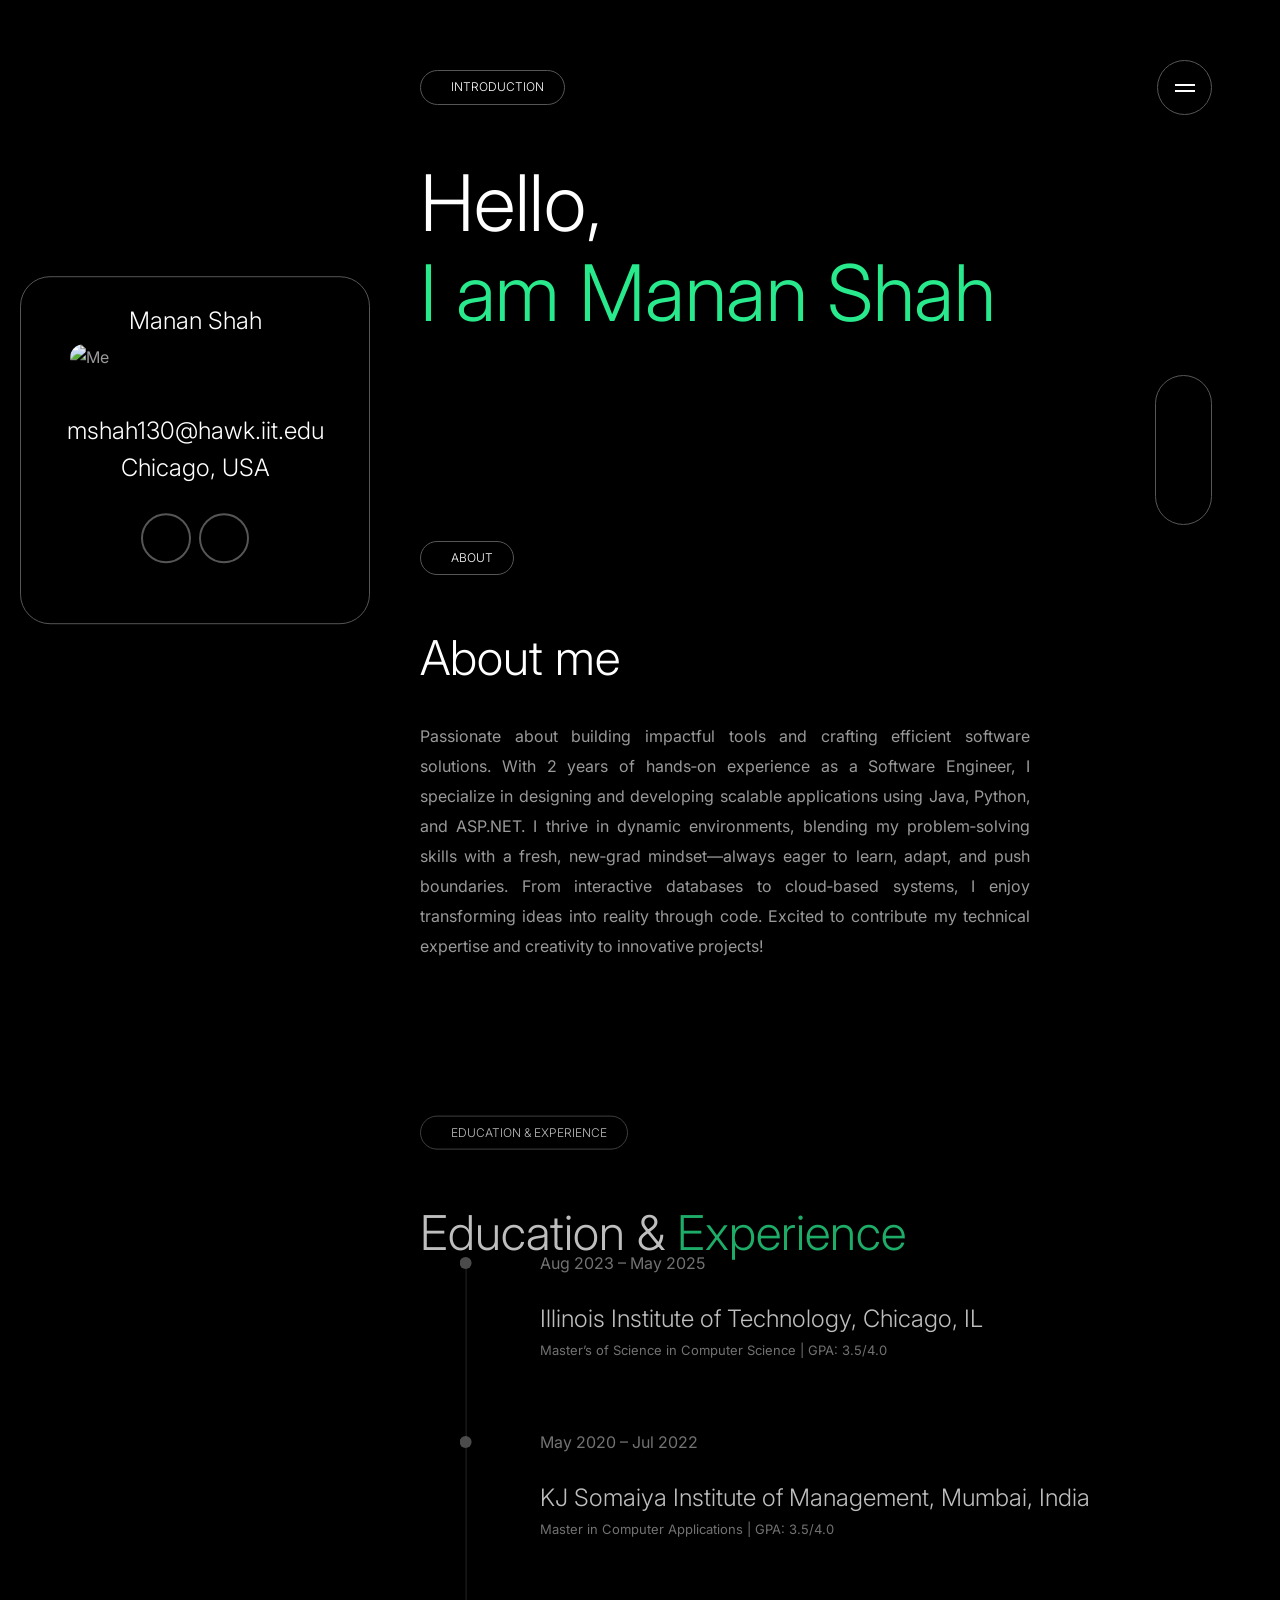
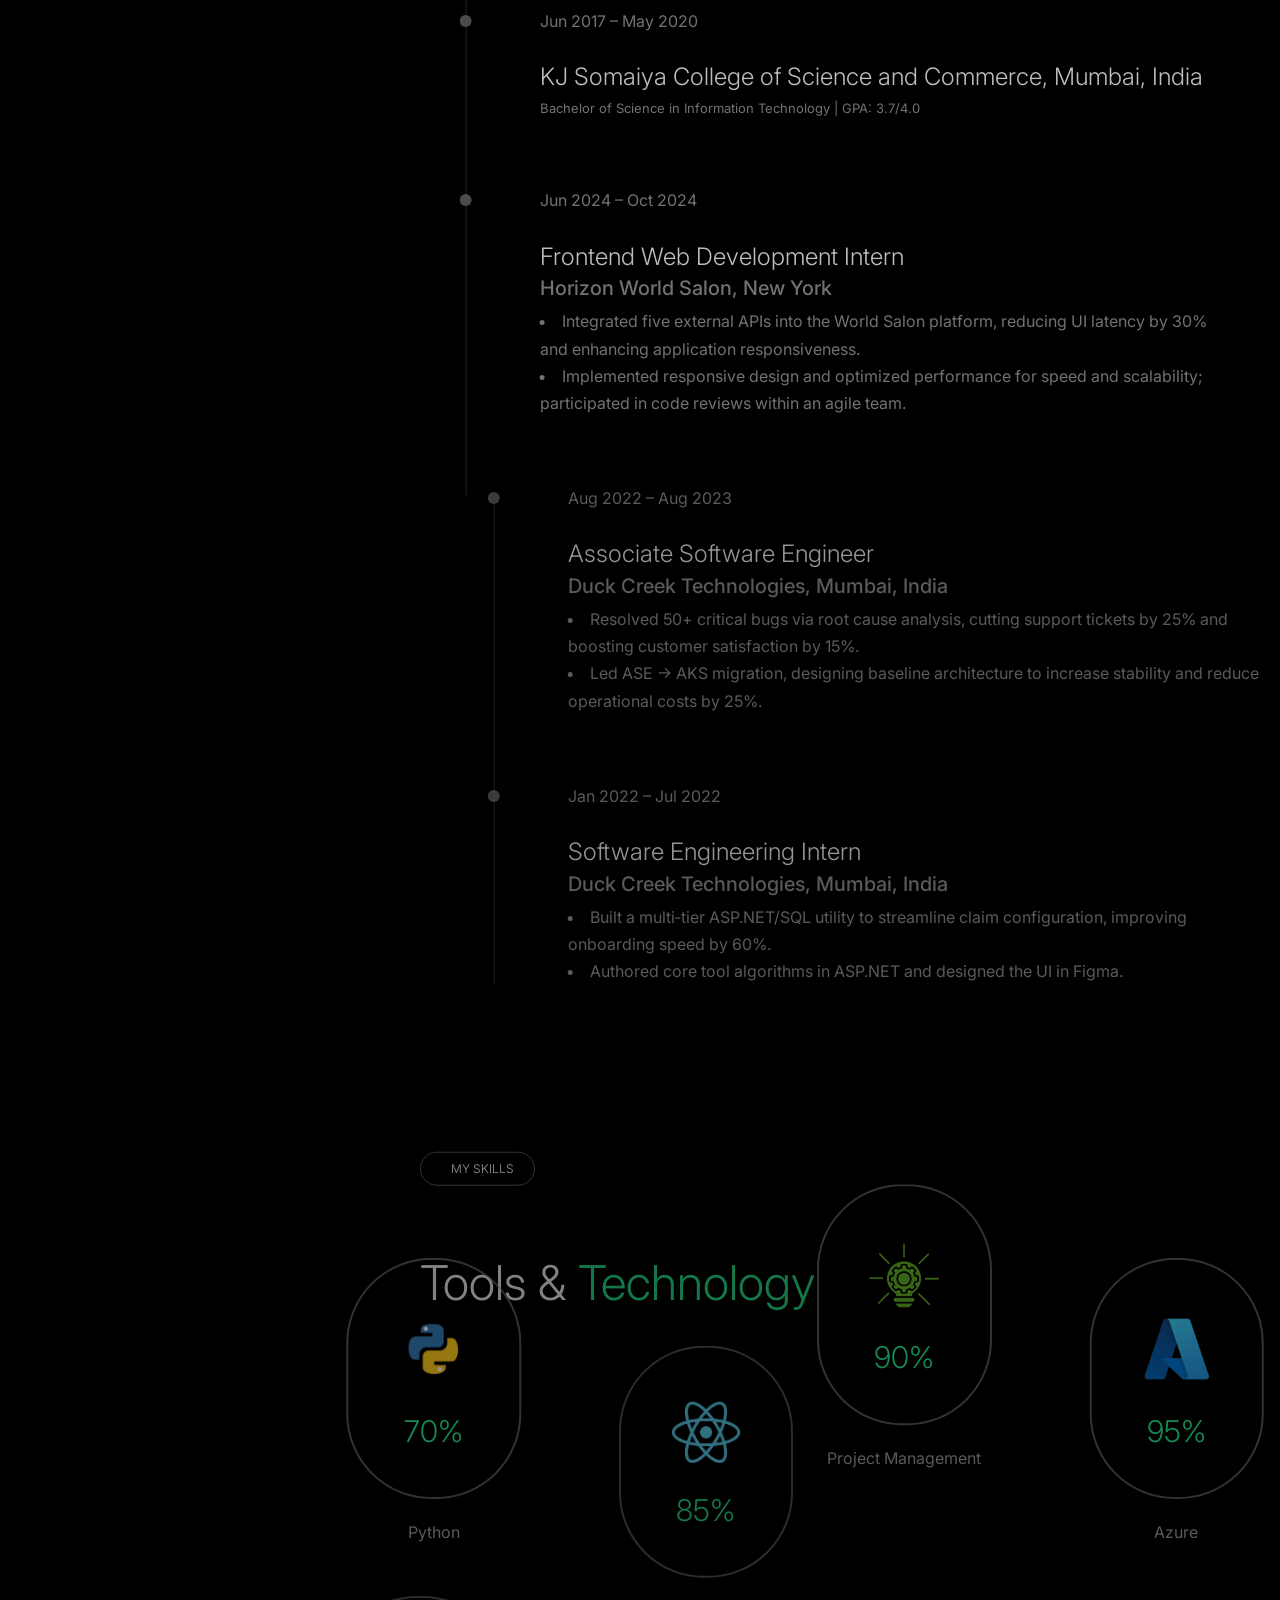
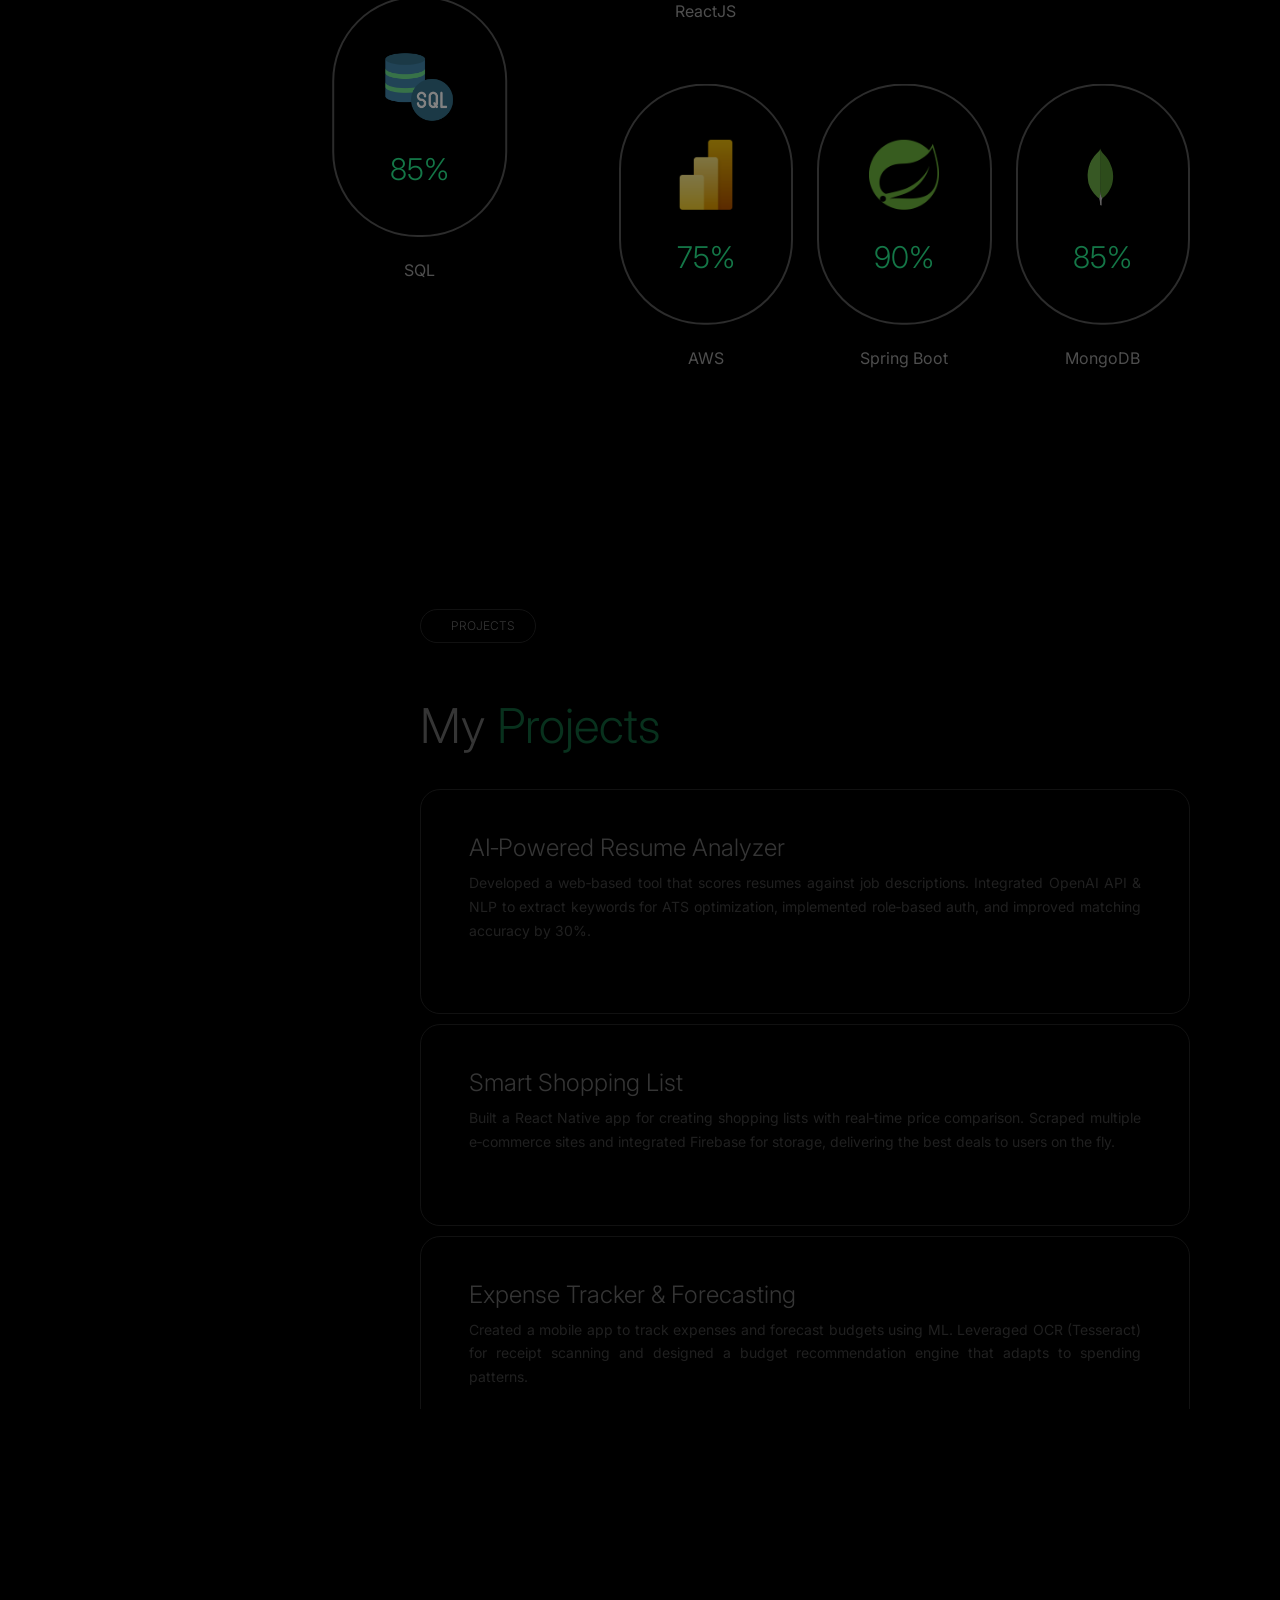
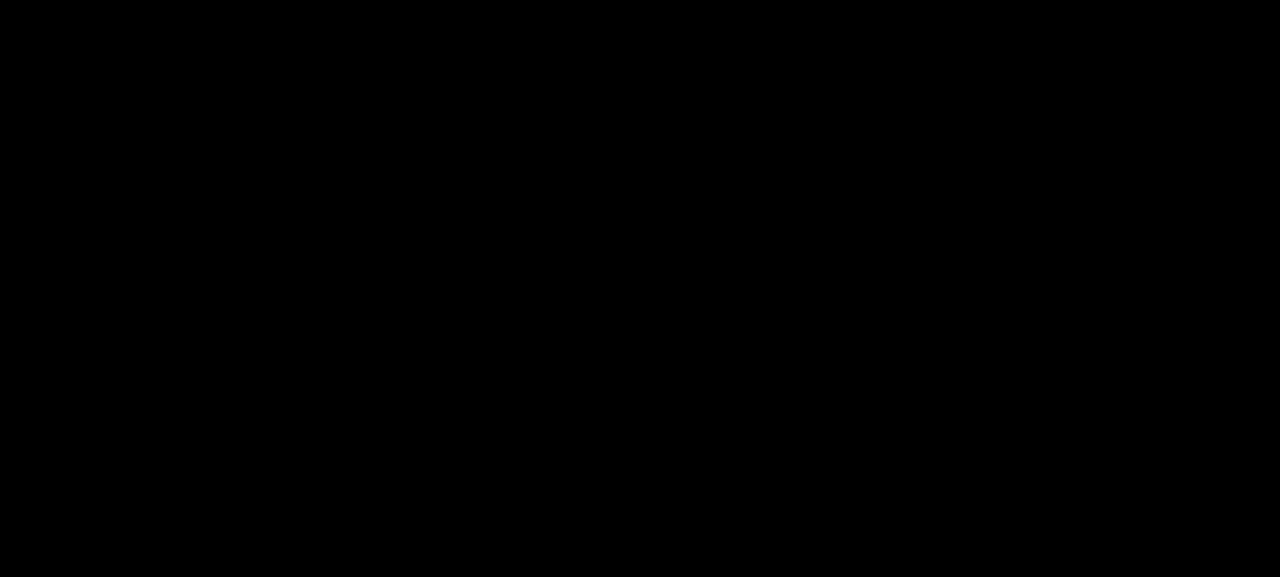
==== index.html @ fbfe21d6 "Main Code" ====
<!DOCTYPE html>
<html lang="en">

<head>
    <meta charset="UTF-8">
    <meta http-equiv="X-UA-Compatible" content="IE=edge">
    <meta name="viewport" content="width=device-width, initial-scale=1.0">
    <title>Manan Shah</title>
    <link rel="icon" type="image/x-icon" href="assets/images/ms.png">

    <!-- Font -->
    <link rel="preconnect" href="https://fonts.googleapis.com/">
    <link rel="preconnect" href="https://fonts.gstatic.com/" crossorigin>
    <link href="https://fonts.googleapis.com/css2?family=Inter:wght@100;200;300;400;500;600;700;800;900&amp;display=swap" rel="stylesheet">

    <!-- Stylesheet -->
    <link rel="stylesheet" href="https://maxst.icons8.com/vue-static/landings/line-awesome/line-awesome/1.3.0/css/line-awesome.min.css">
    <link href="assets/css/bootstrap.min.css" rel="stylesheet">
    <link rel="stylesheet" href="assets/css/owl.carousel.min.css">
    <link rel="stylesheet" href="assets/css/owl.theme.default.min.css">
    <link rel="stylesheet" href="assets/css/animate.min.css">
    <link rel="stylesheet" href="assets/css/smooth-scrollbar.css">
    <link rel="stylesheet" href="assets/css/lightbox.min.css">

    <link rel="stylesheet" href="assets/css/style.css">
    <link rel="stylesheet" href="assets/css/responsive.css">

</head>
<body class="home5-page">
    <video class="body-overlay" muted autoplay loop>
        <source src="assets/images/video5.mp4" type="video/mp4">
    </video>

    <div class="page-loader">
        <div class="bounceball"></div>
    </div>

    <span class="icon-menu">
        <span class="bar"></span>
        <span class="bar"></span>
    </span>

    <div class="responsive-sidebar-menu">
    <div class="overlay"></div>
    <div class="sidebar-menu-inner">
        <button class="close-button" onclick="closeMenu()">×</button>
        <div class="menu-wrap">
            <p>Menu</p>
            <ul class="menu scroll-nav-responsive d-flex">
                <li>
                    <a class="scroll-to" href="#home">
                        <i class="las la-home"></i> <span>Home</span>
                    </a>
                </li>
                <li>
                    <a class="scroll-to" href="#about">
                        <i class="lar la-user"></i> <span>About</span>
                    </a>
                </li>
                <li>
                    <a class="scroll-to" href="#Education&Experience">
                        <i class="las la-briefcase"></i> <span>Education&Experience</span>
                    </a>
                </li>
               
                <li>
                    <a class="scroll-to" href="#skills">
                        <i class="las la-shapes"></i> <span>Skills</span>
                    </a>
                </li>
                <li>
                    <a class="scroll-to" href="#projects">
                        <i class="las la-grip-vertical"></i> <span>projects</span>
                    </a>
                </li>
                <li>
                    <a class="scroll-to" href="#contact">
                        <i class="las la-envelope"></i> <span>contact</span>
                    </a>
                </li>
            </ul>
        </div>
    </div>
</div>


    <ul class="menu scroll-nav d-flex">
        <li>
            <a class="scroll-to" href="#home">
                <span>Home</span> <i class="las la-home"></i>
            </a>
        </li>
        <li>
            <a class="scroll-to" href="#about">
                <span>About</span> <i class="lar la-user"></i>
            </a>
        </li>
        <li>
            <a class="scroll-to" href="#Education&Experience">
                <span>Education & Experience</span> <i class="las la-briefcase"></i>
            </a>
        </li>
       
        <li>
            <a class="scroll-to" href="#skills">
                <span>Skills</span> <i class="las la-shapes"></i>
            </a>
        </li>
        <li>
            <a class="scroll-to" href="#projects">
                <span>projects</span> <i class="las la-grip-vertical"></i>
            </a>
        </li>
        
        <li>
            <a class="scroll-to" href="#contact">
                <span>Contact</span> <i class="las la-envelope"></i>
            </a>
        </li>
    </ul>

    <div class="left-sidebar">
        
       
            <h2 class="designation">Manan Shah</h2>
      
        <img class="me" src="assets/images/Manan.jpg" alt="Me">
        <h2 class="email">mshah130@hawk.iit.edu</h2>
        <h2 class="address">Chicago, USA</h2>
       
        <ul class="social-profile d-flex align-items-center flex-wrap justify-content-center">
            
            <li>
                <a href="https://www.linkedin.com/in/mananshah2254/"><i class="lab la-linkedin"></i></a>
               
            </li>
            <li>
                <a href="https://github.com/mananshah2254"><i class="lab la-github"></i></a>
               
            </li>
            
        </ul>
       
    </div>

    <main class="drake-main">
        <div id="smooth-wrapper">
            <div id="smooth-content">

                <div class="left-sidebar">
                    <div class="sidebar-header d-flex align-items-center justify-content-between">
                        <img src="assets/images/favicon.png" width="150px" alt="Logo">
                        <span class="designation">Manan Shah</span>
                    </div>
                    <img class="me" src="assets/images/me.jpg" alt="Me">
                    <h2 class="email">Mananmu6@gmail.com</h2>
                    <h2 class="address">Chicago, USA</h2>

                    <ul class="social-profile d-flex align-items-center flex-wrap justify-content-center">
                       
                        <li>
                            <a href="#"><i class="lab la-linkedin"></i></a>
                        </li>
                    </ul>
                    <a href="/assets/Manan-Resume.pdf" class="theme-btn">
                        <i class="las la-download"></i> Resume
                    </a>
                </div>

                <section class="hero-section page-section scroll-to-page" id="home">

                    <div class="custom-container">
                        <div class="hero-content content-width">
                            <div class="section-header">
                                <h4 class="subtitle scroll-animation" data-animation="fade_from_bottom">
                                    <i class="las la-home"></i> Introduction
                                </h4>
                                <h1 class="scroll-animation" data-animation="fade_from_bottom">Hello, <br><span>I am Manan Shah</span></h1>
                            </div>
                            
        
                            
                        </div>
                    </div>
                </section>
        
                <section class="about-area page-section scroll-to-page" id="about">
                    <div class="custom-container">
                        <div class="about-content content-width">
                            <div class="section-header">
                                <h4 class="subtitle scroll-animation" data-animation="fade_from_bottom">
                                    <i class="lar la-user"></i> About
                                </h4>
                                <h1 class="scroll-animation" data-animation="fade_from_bottom">About me<br></h1>
                            </div>
                            <p class="scroll-animation" data-animation="fade_from_bottom">
                            Passionate about building impactful tools and crafting efficient software solutions. With 2 years of hands‑on experience as a Software Engineer, I specialize in designing and developing scalable applications using Java, Python, and ASP.NET. I thrive in dynamic environments, blending my problem‑solving skills with a fresh, new‑grad mindset—always eager to learn, adapt, and push boundaries. From interactive databases to cloud‑based systems, I enjoy transforming ideas into reality through code. Excited to contribute my technical expertise and creativity to innovative projects!

                              </p>
                        </div>
                    </div>
                </section>
        
        
                <sect<section class="resume-area page-section scroll-to-page" id="Education&Experience">
                    <div class="custom-container">
                      <div class="resume-content content-width">
                        <div class="section-header">
                          <h4 class="subtitle scroll-animation" data-animation="fade_from_bottom">
                            <i class="las la-briefcase"></i> Education & Experience
                          </h4>
                          <h1 class="scroll-animation" data-animation="fade_from_bottom">
                            Education & <span>Experience</span>
                          </h1>
                        </div>
                  
                        <div class="resume-timeline">
                  
                          <!-- Education -->
                          <div class="item scroll-animation" data-animation="fade_from_right">
                            <span class="date">Aug 2023 – May 2025</span>
                            <h2>Illinois Institute of Technology, Chicago, IL</h2>
                            <p>Master’s of Science in Computer Science | GPA: 3.5/4.0</p>
                          </div>
                  
                          <div class="item scroll-animation" data-animation="fade_from_right">
                            <span class="date">May 2020 – Jul 2022</span>
                            <h2>KJ Somaiya Institute of Management, Mumbai, India</h2>
                            <p>Master in Computer Applications | GPA: 3.5/4.0</p>
                          </div>
                  
                          <div class="item scroll-animation" data-animation="fade_from_right">
                            <span class="date">Jun 2017 – May 2020</span>
                            <h2>KJ Somaiya College of Science and Commerce, Mumbai, India</h2>
                            <p>Bachelor of Science in Information Technology | GPA: 3.7/4.0</p>
                          </div>
                  
                          <!-- Professional Experience -->
                          <div class="item scroll-animation" data-animation="fade_from_right">
                            <span class="date">Jun 2024 – Oct 2024</span>
                            <h2>Frontend Web Development Intern</h2>
                            <h5>Horizon World Salon, New York</h5>
                            <li>Integrated five external APIs into the World Salon platform, reducing UI latency by 30% and enhancing application responsiveness.</li>
                            <li>Implemented responsive design and optimized performance for speed and scalability; participated in code reviews within an agile team.</li>
                          </div>
                  
                          <div class="item scroll-animation" data-animation="fade_from_right">
                            <span class="date">Aug 2022 – Aug 2023</span>
                            <h2>Associate Software Engineer</h2>
                            <h5>Duck Creek Technologies, Mumbai, India</h5>
                            <li>Resolved 50+ critical bugs via root cause analysis, cutting support tickets by 25% and boosting customer satisfaction by 15%.</li>
                            <li>Led ASE → AKS migration, designing baseline architecture to increase stability and reduce operational costs by 25%.</li>
                          </div>
                  
                          <div class="item scroll-animation" data-animation="fade_from_right">
                            <span class="date">Jan 2022 – Jul 2022</span>
                            <h2>Software Engineering Intern</h2>
                            <h5>Duck Creek Technologies, Mumbai, India</h5>
                            <li>Built a multi‑tier ASP.NET/SQL utility to streamline claim configuration, improving onboarding speed by 60%.</li>
                            <li>Authored core tool algorithms in ASP.NET and designed the UI in Figma.</li>
                          </div>
                  
                        </div>
                      </div>
                    </div>
                  </section>
        
        
        
        
                <section class="skills-area page-section scroll-to-page" id="skills">
                    <div class="custom-container">
                        <div class="skills-content content-width">
                            <div class="section-header">
                                <h4 class="subtitle scroll-animation" data-animation="fade_from_bottom">
                                    <i class="las la-shapes"></i> my skills
                                </h4>
                                <h1 class="scroll-animation" data-animation="fade_from_bottom">Tools & <span>Technology</span></h1>
                            </div>
        
                            <div class="row skills text-center">
                                <div class="col-md-3 scroll-animation" data-animation="fade_from_left">
                                    <div class="skill">
                                        <div class="skill-inner">
                                            <img src="assets/images/Python.png" alt="Python">
                                            <h1 class="percent">70%</h1>
                                        </div>
                                        <center<p class="name">Python</p>
                                    </div>
                                </div>
                                <div class="col-md-3 scroll-animation" data-animation="fade_from_bottom">
                                    <div class="skill">
                                        <div class="skill-inner">
                                            <img src="assets/images/React-icon.svg.png" alt="ReactJS">
                                            <h1 class="percent">85% 
                                                
                                            </h1>
                                        </div>
                                        <center<p class="name">ReactJS</p>
                                    </div>
                                </div>
                                <div class="col-md-3 scroll-animation" data-animation="fade_from_top">
                                    <div class="skill">
                                        <div class="skill-inner">
                                            <img src="assets/images/project management.png" alt="Project Management">
                                            <h1 class="percent">90%</h1>
                                        </div>
                                        <center<p class="name">Project Management</p>
                                    </div>
                                </div>
                                <div class="col-md-3 scroll-animation" data-animation="fade_from_right">
                                    <div class="skill">
                                        <div class="skill-inner">
                                            <img src="assets/images/azure.png" alt="Power BI">
                                            <h1 class="percent">95%</h1>
                                        </div>
                                        <center<p class="name">Azure</p>
                                    </div>
                                </div>
                                <div class="col-md-3 scroll-animation" data-animation="fade_from_left">
                                    <div class="skill">
                                        <div class="skill-inner">
                                            <img src="assets/images/sql.png" alt="SQL">
                                            <h1 class="percent">85%</h1>
                                        </div>
                                        <center<p class="name">SQL</p>
                                    </div>
                                </div>
                                <div class="col-md-3 scroll-animation" data-animation="fade_from_bottom">
                                    <div class="skill">
                                        <div class="skill-inner">
                                            <img src="assets/images/powerbi.png" alt="Laravel/PHP">
                                            <h1 class="percent">75%</h1>
                                        </div>
                                        <center<p class="name">AWS</p>
                                    </div>
                                </div>
                                <div class="col-md-3 scroll-animation" data-animation="fade_from_bottom">
                                    <div class="skill">
                                        <div class="skill-inner">
                                            <img src="assets/images/spring.png" alt="Laravel/PHP">
                                            <h1 class="percent">90%</h1>
                                        </div>
                                        <center<p class="name">Spring Boot</p>
                                    </div>
                                </div>
                                <div class="col-md-3 scroll-animation" data-animation="fade_from_bottom">
                                    <div class="skill">
                                        <div class="skill-inner">
                                            <img src="assets/images/mongo1.svg" alt="visio">
                                            <h1 class="percent">85%</h1>
                                        </div>
                                        <center<p class="name">MongoDB</p>
                                    </div>
                                </div>
                            </div>
        
                        </div>
                    </div>
                </section>
        
        
                <section class="services-area page-section scroll-to-page" id="projects">
                    <div class="custom-container">
                      <div class="services-content content-width">
                  
                        <!-- Section Header -->
                        <div class="section-header">
                          <h4 class="subtitle scroll-animation" data-animation="fade_from_bottom">
                            <i class="las la-project-diagram"></i> Projects
                          </h4>
                          <h1 class="scroll-animation" data-animation="fade_from_bottom">
                            My <span>Projects</span>
                          </h1>
                        </div>
                  
                        <!-- Project Items -->
                        <div class="services-items">
                  
                          <div class="service-item scroll-animation" data-animation="fade_from_bottom">
                            <i class="las la-robot"></i>
                            <h2>AI‑Powered Resume Analyzer</h2>
                            <p>
                              Developed a web‑based tool that scores resumes against job descriptions.  
                              Integrated OpenAI API & NLP to extract keywords for ATS optimization,  
                              implemented role‑based auth, and improved matching accuracy by 30%.
                            </p>
                          </div>
                  
                          <div class="service-item scroll-animation" data-animation="fade_from_bottom">
                            <i class="las la-shopping-basket"></i>
                            <h2>Smart Shopping List</h2>
                            <p>
                              Built a React Native app for creating shopping lists with real‑time price comparison.  
                              Scraped multiple e‑commerce sites and integrated Firebase for storage,  
                              delivering the best deals to users on the fly.
                            </p>
                          </div>
                  
                          <div class="service-item scroll-animation" data-animation="fade_from_bottom">
                            <i class="las la-wallet"></i>
                            <h2>Expense Tracker & Forecasting</h2>
                            <p>
                              Created a mobile app to track expenses and forecast budgets using ML.  
                              Leveraged OCR (Tesseract) for receipt scanning and designed a budget recommendation engine  
                              that adapts to spending patterns.
                            </p>
                          </div>
                  
                        </div>
                      </div>
                    </div>
                  </section>
        
        
                
    
                <section class="contact-area page-section scroll-content" id="contact">
                    <div class="custom-container">
                        <div class="contact-content content-width">
                            <div class="section-header">
                                <h4 class="subtitle scroll-animation" data-animation="fade_from_bottom">
                                    <i class="las la-dollar-sign"></i> contact
                                </h4>
                                <h1 class="scroll-animation" data-animation="fade_from_bottom">Let's Work <span>Together!</span></h1>
                            </div>
                            <h3 class="scroll-animation" data-animation="fade_from_bottom">mshah130@hawk.iit.edu</h3>
                            <p id="required-msg">* Marked fields are required to fill.</p>

                            <form class="contact-form scroll-animation" data-animation="fade_from_bottom" method="POST" action="https://formspree.io/f/mayrqerg">
                                <div class="alert alert-success messenger-box-contact__msg" style="display: none" role="alert">
                                    Your message was sent successfully.
                                </div>
                                <div class="row">
                                    <div class="col-md-6">
                                        <div class="input-group">
                                            <label for="full-name">full Name <sup>*</sup></label>
                                            <input type="text" name="full-name" id="full-name" placeholder="Your Full Name">
                                        </div>
                                    </div>
                                    <div class="col-md-6">
                                        <div class="input-group">
                                            <label for="email">Email <sup>*</sup></label>
                                            <input type="email" name="email" id="email" placeholder="Your email adress">
                                        </div>
                                    </div>
                                    <div class="col-md-6">
                                        <div class="input-group">
                                            <label for="phone-number">phone <span>(optional)</span></label>
                                            <input type="text" name="phone-number" id="phone-number" placeholder="Your number phone">
                                        </div>
                                    </div>
                                    
                                    
                                    <div class="col-md-12">
                                        <div class="input-group">
                                            <label for="message">message</label>
                                            <textarea name="message" id="message" placeholder="Wrire your message here ..."></textarea>
                                        </div>
                                    </div>
                                    <div class="col-md-12">
                                    
                                    </div>
                                    <div class="col-md-12">
                                        <div class="input-group submit-btn-wrap">
                                            <button class="theme-btn" name="submit" type="submit" id="submit-form">send message</button>

                                        </div>
                                    </div>
                                    
                                </div>
                            </form>

                            <!-- <div class="col-md-12" style="margin-top: 25px;">
                                <a href="assets/Manan-Resume.pdf">

                                    <button class="theme-btn">↓ Resume </button>
                                </a>    
                            </div> -->
                        </div>
                    </div>
                </section>
            </div>
        </div>
    </main>
    

    <script src="assets/js/jquery.js"></script>
    <script src="assets/js/bootstrap.bundle.min.js"></script>
    <script src="assets/js/owl.carousel.js"></script>
    <script src="assets/js/gsap.min.js"></script>
    <script src="assets/js/ScrollTrigger.min.js"></script>
    <script src="assets/js/ScrollToPlugin.min.js"></script>
    <script src="assets/js/lightbox.min.js"></script>
    
    <script src="assets/js/main.js"></script>
    <script src="assets/js/ajax-form.js"></script>
    <script src="assets/js/color.js"></script>
</body>

</html>
---- assets/css/smooth-scrollbar.css ----
scrollbar,[scrollbar],[data-scrollbar]{display:block;position:relative;overflow:scroll}scrollbar .scroll-content,[scrollbar] .scroll-content,[data-scrollbar] .scroll-content{-webkit-transform:translate3d(0,0,0);transform:translate3d(0,0,0);will-change:transform}scrollbar.scrolling .scroll-content,[scrollbar].scrolling .scroll-content,[data-scrollbar].scrolling .scroll-content{pointer-events:none}scrollbar.scrolling .scroll-content .scroll-content,[scrollbar].scrolling .scroll-content .scroll-content,[data-scrollbar].scrolling .scroll-content .scroll-content{pointer-events:auto}scrollbar .scrollbar-track,[scrollbar] .scrollbar-track,[data-scrollbar] .scrollbar-track{position:absolute;opacity:0;z-index:1;-webkit-transition:opacity .5s 1s ease-out,background .5s ease-out;transition:opacity .5s 1s ease-out,background .5s ease-out;background:0 0}scrollbar .scrollbar-track.show,[scrollbar] .scrollbar-track.show,[data-scrollbar] .scrollbar-track.show,scrollbar .scrollbar-track:hover,[scrollbar] .scrollbar-track:hover,[data-scrollbar] .scrollbar-track:hover{opacity:1;-webkit-transition-delay:0s;transition-delay:0s}scrollbar .scrollbar-track:hover,[scrollbar] .scrollbar-track:hover,[data-scrollbar] .scrollbar-track:hover{background:rgba(222,222,222,.75)}scrollbar .scrollbar-track-x,[scrollbar] .scrollbar-track-x,[data-scrollbar] .scrollbar-track-x{bottom:0;left:0;width:100%;height:8px}scrollbar .scrollbar-track-y,[scrollbar] .scrollbar-track-y,[data-scrollbar] .scrollbar-track-y{top:0;right:0;width:8px;height:100%}scrollbar .scrollbar-thumb,[scrollbar] .scrollbar-thumb,[data-scrollbar] .scrollbar-thumb{position:absolute;top:0;left:0;width:8px;height:8px;background:rgba(0,0,0,.5);border-radius:4px}
---- assets/css/style.css ----
/* 
    -- Table of Content --

    * 01 - Menu
    * 02 - Responsive Sidebar Menu
    * 03 - Global Color
    * 04 - Header
    * 05 - Section Header
    * 06 - Left Sidebar
    * 07 - Hero Section
    * 08 - Home 3
    * 09 - Home 5
    * 10 - About
    * 11 - Resume
    * 12 - Services
    * 13 - Skills
    * 14 - Portfolio
    * 15 - Testimonial
    * 16 - Client
    * 17 - Pricing Table
    * 18 - Contact
    * 19 - Breadcrumb
    * 20 - Blog items
    * 21 - Blog Style 2
    * 22 - Blog Details
    * 23 - Comment
    * 24 - Comment Form
    * 25 - Footer
    * @Keyframe

*/
:root {
    --primary_color: #28e98c;
}
*,*::before,*::after {
    margin: 0;
    padding: 0;
    box-sizing: border-box;
}
.skill .skill-inner img{
    width: 70px;
}
body {
    font-family: 'Inter', sans-serif;
    font-size: 16px;
    scroll-behavior: smooth;
    color: #999999;
    background: #1f1f1f;
    line-height: 1.7;
    overflow-x: hidden;
    height: 100vh;
}
.bg-white {
    background: #fff;
}
img {
    max-width: 100%;
}
a {
    text-decoration: none;
}
.text-right {
    text-align: right;
}
ul {
    list-style: none;
    margin: 0;
    padding: 0;
}
.content-width {
    max-width: 770px;
    width: 100%;
    margin-left: auto;
}
.theme-btn {
    background: var(--primary_color);
    color: #000000;
    display: block;
    text-align: center;
    padding: 11px 58px 10px 58px;
    display: inline-flex;
    align-items: center;
    border-radius: 30px;
    justify-content: center;
    text-transform: uppercase;
    border: none;
    transition: .3s;
    cursor: pointer;
    border: 2px solid var(--primary_color);
}
.theme-btn i {
    font-size: 24px;
    margin-right: 10px;
    display: block;
    margin-bottom: 3px;
}
.theme-btn:hover {
    background: none;
    color: var(--primary_color);
}
.custom-container {
    max-width: 1130px;
    padding: 0 15px;
    margin: auto;
}
.subtitle {
    font-size: 12px;
    color: #ffffff;
    text-transform: uppercase;
    font-weight: 300;
    margin: 0;
    border: 1px solid #565656;
    padding: 9px 20px;
    border-radius: 30px;
    margin-bottom: 53px;
    display: inline-flex;
    align-items: center;
}
.subtitle i {
    margin-bottom: 1px;
    font-size: 14px;
    margin-right: 10px;
}

.page-loader {
    position: fixed;
    left: 0;
    top: 0;
    width: 100%;
    height: 100%;
    z-index: 10000;
    background: #000;
    display: flex;
    align-items: center;
    justify-content: center;
}
.page-loader .bounceball {
    position: relative;
    display: inline-block;
    height: 37px;
    width: 15px;
}
.page-loader .bounceball:before {
    position: absolute;
    content: '';
    display: block;
    top: 0;
    width: 15px;
    height: 15px;
    border-radius: 50%;
    background-color: #fff;
    transform-origin: 50%;
    animation: bounceLoader 500ms alternate infinite ease;
}


/* Icon Menu */
.icon-menu {
    position: absolute;
    right: 68px;
    top: 60px;
    width: 55px;
    height: 55px;
    border-radius: 50%;
    display: flex;
    flex-direction: column;
    border: 1px solid #575757;
    align-items: center;
    justify-content: center;
    gap: 4px;
    cursor: pointer;
    transition: .3s;
    background: #1f1f1f;
    z-index: 99;
}
.icon-menu span {
    width: 20px;
    display: block;
    height: 2px;
    background: #fff;
    transition: .3s;
}
.icon-menu:hover {
    border-color: var(--primary_color);
}
.icon-menu:hover span {
    background: var(--primary_color);
}


#scroll-section {
    /* overflow-x: hidden !important;
    overflow-y: auto !important; */
    /* width: 100%; */
    /* height: 100%; */
    /* height: 100vh; */
}
.scroll-content {
    /* transform: translate(0) !important; */
}
main.drake-main {
    /* inset: 0px;
    width: 100%;
    height: 100vh;
    position: fixed; */
    /* overflow: hidden; */
}
.page-section {
    overflow: hidden;
}


/* 01 - Menu */
.menu {
    flex-direction: column;
    border: 1px solid #575757;
    border-radius: 30px;
    position: fixed;
    right: 68px;
    top: 322px;
    /* width: 55px; */
    text-align: center;
    gap: 20px;
    padding: 24px 0;
    background: #1f1f1f;
    z-index: 20;
}
.menu li .scroll-to,
.menu li a {
    display: block;
    position: relative;
    /* padding: 10px 10px; */
    width: 55px;
    transition: .3s;
    color: #999999;
    cursor: pointer;
}
.menu li a.active,
.menu li a:hover,
.menu li .scroll-to.active,
.menu li .scroll-to:hover {
    color: var(--primary_color);
}
.menu li .scroll-to:hover span,
.menu li a:hover span {
    opacity: 1;
    visibility: visible;
}
.menu li .scroll-to i,
.menu li a i {
    font-size: 20px;
    display: block;
}
.menu li .scroll-to span,
.menu li a span {
    position: absolute;
    transition: .3s;
    font-size: 12px;
    background: #404042;
    right: 100%;
    color: #fff;
    display: block;
    padding: 3px 8px;
    border-radius: 5px;
    visibility: hidden;
    opacity: 0;
}
.menu li .scroll-to span::before,
.menu li a span::before {
    content: '';
    width: 10px;
    height: 10px;
    background: #404042;
    position: absolute;
    right: -3px;
    top: 50%;
    transform: rotate(54deg) skew(-8deg, -39deg);
    margin-top: -5px;
    z-index: -1;
}

/* 02 - Responsive Sidebar Menu */
.responsive-sidebar-menu {
    position: fixed;
    left: 0;
    top: 0;
    width: 100%;
    height: 100%;
    z-index: 99;
    opacity: 0;
    visibility: hidden;
    transition: .2s;
}
.responsive-sidebar-menu.active {
    opacity: 1;
    visibility: visible;
}
.global-color .inner .overlay,
.responsive-sidebar-menu .overlay {
    position: absolute;
    left: 0;
    top: 0;
    width: 100%;
    height: 100%;
    z-index: -1;
    background: #565656;
    opacity: 0.5;
}
.responsive-sidebar-menu .sidebar-menu-inner {
    max-width: 345px;
    width: 100%;
    margin-left: auto;
    background: #191919;
    height: 100%;
    overflow-x: hidden;
    padding-top: 50px;
    margin-right: -250px;
    transition: .3s;
}
.responsive-sidebar-menu.active .sidebar-menu-inner {
    margin-right: 0;
}
.responsive-sidebar-menu .sidebar-menu-inner .menu-wrap {
    width: 46%;
    margin: auto;
}
.responsive-sidebar-menu .sidebar-menu-inner .menu-wrap p {
    font-size: 18px;
}
.responsive-sidebar-menu .sidebar-menu-inner .menu-wrap .menu {
    position: relative;
    right: auto;
    left: 0;
    top: 0;
    transform: translateY(0);
    background: none;
    border-radius: 0;
    border: none;
    margin-bottom: 30px;
}
.responsive-sidebar-menu .sidebar-menu-inner .menu-wrap .menu li a {
    display: flex;
    align-items: center;
    gap: 10px;
}
.responsive-sidebar-menu .sidebar-menu-inner .menu-wrap .menu li a:hover span {
    color: #fff;
}
.responsive-sidebar-menu .sidebar-menu-inner .menu-wrap .menu li a i {
    margin-bottom: 2px;
}
.responsive-sidebar-menu .sidebar-menu-inner .menu-wrap .menu li a span {
    position: relative;
    right: 0;
    opacity: 1;
    visibility: visible;
    color: #999999;
    background: none;
    margin: 0;
    padding: 0;
    border-radius: 0;
}
.responsive-sidebar-menu .sidebar-menu-inner .menu-wrap .menu li a span::before {
    display: none
}
.responsive-sidebar-menu .sidebar-menu-inner .menu-wrap .menu li a.active span {
    color: #fff;
}
.responsive-sidebar-menu .sidebar-menu-inner .global-color-option,
.responsive-sidebar-menu .sidebar-menu-inner .sidebar-social {
    width: 46%;
    margin: auto;
}
.responsive-sidebar-menu .sidebar-menu-inner .sidebar-social ul {
    gap: 15px;
}
.responsive-sidebar-menu .sidebar-menu-inner .sidebar-social ul li a {
    color: #999999;
    transition: .3s;
    font-size: 16px;
}
.responsive-sidebar-menu .sidebar-menu-inner .sidebar-social ul li a:hover {
    color: var(--primary_color);
}

/* 03 - Global Color */
.global-color {
    position: fixed;
    left: 0;
    top: 50px;
    z-index: 100;
}
.global-color .inner {
    position: fixed;
    left: 0;
    top: 0;
    width: 100%;
    height: 100%;
    z-index: 99;
    opacity: 0;
    visibility: hidden;
    transition: .2s;
}
.global-color.active .inner {
    opacity: 1;
    visibility: visible;
}
.global-color .setting-toggle {
    width: 40px;
    height: 40px;
    display: flex;
    align-items: center;
    justify-content: center;
    font-size: 20px;
    cursor: pointer;
    background: #1f1f1f;
}
.global-color .inner .global-color-option .close-settings {
    position: absolute;
    right: 20px;
    top: 20px;
    color: #fff;
    font-size: 20px;
}
.global-color .inner .global-color-option .global-color-option-inner p {
    text-transform: uppercase;
    font-size: 13px;
    color: #fff;
    line-height: 1.2;
    margin-bottom: 25px;
}
.global-color .inner .global-color-option .global-color-option-inner .themes {
    display: flex;
    flex-wrap: wrap;
    padding-top: 30px;
}
.global-color .inner .global-color-option .global-color-option-inner .themes li {
    margin-right: 80px;
    margin-bottom: 55px;
}
.global-color .inner .global-color-option .global-color-option-inner .themes li a {
    font-size: 14px;
    color: #fff;
    font-weight: 500;
    display: block;
    line-height: 1.2;
    position: relative;
}
.global-color .inner .global-color-option .global-color-option-inner .themes li a::before {
    content: '';
    width: 100%;
    height: 1px;
    background: #fff;
    position: absolute;
    left: 0;
    top: 50%;
    opacity: 0;
    transition: .3s;
}
.global-color .inner .global-color-option .global-color-option-inner .themes li a:hover::before,
.global-color .inner .global-color-option .global-color-option-inner .themes li.active a::before {
    opacity: 1;
}
.global-color .inner .global-color-option {
    max-width: 1043px;
    width: 100%;
    margin-left: auto;
    background: #191919;
    height: 100%;
    overflow-x: hidden;
    padding-top: 50px;
    margin-right: -400px;
    transition: .4s;
    padding: 134px;
}
.global-color .inner .global-color-option h2 {
    color: #fff;
    font-weight: 200;
    font-size: 34px;
    line-height: 1.2;
    margin-bottom: 80px;
}
.global-color.active .inner .global-color-option {
    margin-right: 0;
}
.global-color .global-color-option .color-boxed {
    display: flex;
    align-items: center;
    flex-wrap: wrap;
    gap: 26px;
    margin-bottom: 105px;
    padding-top: 30px;
}
.global-color .global-color-option .color-boxed a {
    display: block;
    width: 30px;
    height: 30px;
    border-radius: 50%;
    position: relative;
    background: #28e98c;
}
.global-color .global-color-option .color-boxed a::before {
    content: '';
    border: 1px solid #fff;
    position: absolute;
    border-radius: 50%;
    width: calc(100% + 10px);
    height: calc(100% + 10px);
    left: 50%;
    top: 50%;
    transform: translate(-50%, -50%);
    opacity: 0;
    transition: .3s;
}
.global-color .global-color-option .color-boxed a::after {
    content: '';
    position: absolute;
    border: none;
    transform: translate(-50%, -50%);
    width: 4px;
    height: 4px;
    left: 50%;
    top: 50%;
    background: #fff;
    border-radius: 50%;
    opacity: 0;
}
.global-color .global-color-option .color-boxed a.clr-active::after,
.global-color .global-color-option .color-boxed a:hover::after,
.global-color .global-color-option .color-boxed a:hover::before,
.global-color .global-color-option .color-boxed a.clr-active::before {
    opacity: 1;
}
.global-color .global-color-option .color-boxed a:nth-child(2) {
    background: #e4af12;
}
.global-color .global-color-option .color-boxed a:nth-child(3) {
    background: #fe6f1d;
}
.global-color .global-color-option .color-boxed a:nth-child(4) {
    background: #14c5fd;
}
.global-color .global-color-option .color-boxed a:nth-child(5) {
    background: #c0c0c0;
}
.global-color .global-color-option .color-boxed a:nth-child(6) {
    background: #1338f3;
}
.global-color .global-color-option .color-boxed a:nth-child(7) {
    background: #f31313;
}
.global-color .global-color-option .color-boxed a:nth-child(8) {
    background: #ff99cc;
}
.global-color .global-color-option .color-boxed a:nth-child(9) {
    background: #cceb00;
}
.global-color .global-color-option .color-boxed a i {
    font-size: 14px;
}


/* 04 - Header */
.header-area {
    background: #1f1f1f;
    position: sticky;
    top: 0;
    z-index: 100;
    padding: 25px 0;
}
.header-area .logo {
    display: block;
}
.header-area .logo img {
    display: block;
}
.header-area nav {
    transition: .3s;
}
.header-area nav .nav-menu {
    gap: 25px;
    display: flex;
}
.header-area nav .nav-menu li {
    position: relative;
}
.header-area nav .nav-menu li .toggle-sub-dropdown,
.header-area nav .nav-menu li .toggle-dropdown {
    display: none;
    width: 35px;
    text-align: center;
}
.header-area nav .nav-menu li .dropdown {
    position: absolute;
    left: 0;
    width: 200px;
    background: #000;
    box-shadow: 1px 6px 20px rgb(0 0 0 / 20%);
    transition: .3s;
    opacity: 0;
    visibility: hidden;
    padding: 5px 0;
}
.header-area nav .nav-menu li .dropdown li a {
    padding: 8px 15px;
    line-height: 1.2;
}
.header-area nav .nav-menu li:hover > .dropdown {
    opacity: 1;
    visibility: visible;
}
.header-area nav .nav-menu li .dropdown li .dropdown {
    left: 100%;
    top: 0;
}
.header-area nav .nav-menu li a {
    color: #fff;
    display: block;
    transition: .3s;
    padding: 8px 0;
}
.header-area nav .nav-menu li a:hover {
    color: var(--primary_color);
}
.header-area .header-right .show-menu-toggle {
    display: none;
    width: 40px;
    height: 40px;
    border-radius: 4px;
    align-items: center;
    justify-content: center;
    font-size: 20px;
    cursor: pointer;
    color: #fff;
    border: 1px solid rgb(255 255 255 / 30%);
    margin-left: auto;
}
.header-area nav .close-menu {
    display: none;
    cursor: pointer;
    position: absolute;
    right: 30px;
    top: 30px;
    font-size: 25px;
    cursor: pointer;
    color: #fff;
}


/* 05 - Section Header */
.section-header h1 {
    font-size: 48px;
    line-height: 60px;
    color: #fff;
    font-weight: 300;
    margin-bottom: 33px;
}
.section-header h1 span {
    color: var(--primary_color);
}


/* 06 - Left Sidebar */
.left-sidebar {
    max-width: 485px;
    width: 100%;
    border-radius: 30px;
    border: 1px solid #565656;
    position: fixed;
    left: 20px;
    top: 50%;
    transform: translateY(-50%);
    padding: 50px;
    z-index: 10;
}
.drake-main .left-sidebar {
    display: none;
}
.left-sidebar > img.me {
    border-radius: 30px;
    display: block;
    margin-bottom: 56px;
}
.left-sidebar .sidebar-header {
    margin-bottom: 65px;
}
.left-sidebar .sidebar-header .designation {
    max-width: 110px;
    text-align: right;
    color: #fff;
    font-size: 14px;
    font-weight: 400;
}
.left-sidebar h2 {
    font-size: 24px;
    color: #fff;
    text-align: center;
    font-weight: 300;
}
.left-sidebar .address {
    margin-bottom: 30px;
}
.left-sidebar .copyright {
    font-size: 14px;
    text-align: center;
    margin-bottom: 45px;
}
.left-sidebar .social-profile {
    gap: 8px;
    margin-bottom: 118px;
}
.left-sidebar .social-profile li a {
    display: block;
    width: 50px;
    height: 50px;
    line-height: 46px;
    text-align: center;
    border: 2px solid #565656;
    border-radius: 50%;
    color: #999999;
    font-size: 20px;
    transition: .3s;
}
.left-sidebar .social-profile li a:hover {
    color: var(--primary_color);
    border-color: var(--primary_color);
}
.left-sidebar .theme-btn {
    width: 100%;
}



/* 07 - Hero Section */
.hero-section {
    padding: 68px 0;
    position: relative;
    overflow: hidden;
}
.hero-section .hero-content {
    position: relative;
    z-index: 3;
}
.hero-section .hero-content h1 {
    font-size: 78px;
    letter-spacing: -0.2px;
    line-height: 90px;
    margin-bottom: 43px;
    font-weight: 300;
}
.hero-section .hero-content h1 span {
    color: var(--primary_color);
}
.hero-section .hero-content > p {
    max-width: 480px;
    margin-bottom: 31px;
}
.hero-section .hero-content .go-to-project-btn {
    width: 175px;
    height: 175px;
    display: flex;
    align-items: center;
    justify-content: center;
    margin-left: auto;
    border-radius: 50%;
    border: 1px solid #575757;
    position: relative;
    overflow: hidden;
    margin-right: 15px;
}
.hero-section .hero-content .go-to-project-btn img {
    display: block;
    animation: rotating 6s infinite linear;
}
.hero-section .hero-content .go-to-project-btn i {
    position: absolute;
    color: #fff;
    font-size: 40px;
    display: block;
}
.hero-section .hero-content .facts {
    gap: 100px;
    margin-top: 55px;
}
.hero-section .hero-content .facts h1 {
    font-size: 72px;
    color: var(--primary_color);
    line-height: 56px;
    margin-bottom: 38px;
}
.hero-section .hero-content .facts p {
    font-size: 14px;
    line-height: 24px;
    text-transform: uppercase;
}

/* 08 - Home 3 */
.home1-page,
.home5-page,
.home6-page {
    background: #000;
}
.home-3 {
    overflow: hidden;
}
.home-3:before {
    content: '';
    background: #000;
    position: absolute;
    left: 0;
    top: 0;
    width: 100%;
    height: 100%;
    z-index: 1;
    opacity: 0.6;
}
.home1-page .menu,
.home5-page .menu,
.home6-page .menu,

.home1-page .icon-menu,
.home5-page .icon-menu,
.home6-page .icon-menu {
    background: #000000;
}
/* 09 - Home 5 */
body .body-overlay {
    position: fixed;
    left: 0;
    top: 0;
    width: 100%;
    height: 100%;
    object-fit: cover;
    z-index: -1;
}
.home2-page .body-overlay,
.home3-page .body-overlay {
    opacity: 0.1;
}
.home1-page .body-overlay,
.home4-page .body-overlay,
.home5-page .body-overlay {
    opacity: 0.3;
}



/* 10 - About */
.about-area {
    padding-top: 90px;
    padding-bottom: 90px;
}
.about-area .about-content p {
    line-height: 30px;
    max-width: 610px;
}
p{
    text-align: justify;
}


/* 11 - Resume */
.resume-area {
    padding-top: 90px;
    padding-bottom: 90px;
}
.resume-area .resume-content .resume-timeline .item {
    position: relative;
    padding-left: 74px;
    padding-bottom: 68px;
}
.resume-area .resume-content .resume-timeline .item:last-child {
    padding-bottom: 0;
}
.resume-area .resume-content .resume-timeline .item:last-child::after {
    height: calc(100% - 10px);
}
.resume-area .resume-content .resume-timeline .item::after {
    content: '';
    background: #333333;
    width: 1px;
    height: 100%;
    position: absolute;
    left: 0;
    top: 10px;
    z-index: -1;
}
.resume-area .resume-content .resume-timeline .item::before {
    content: '';
    position: absolute;
    width: 12px;
    height: 12px;
    background: #656565;
    border-radius: 50%;
    left: -6px;
    top: 7px;
    transition: .3s;
}
.resume-area .resume-content .resume-timeline .item .date {
    display: block;
    margin-bottom: 28px;
    transition: .3s;
}
.resume-area .resume-content .resume-timeline .item h2 {
    font-size: 24px;
    font-weight: 300;
    margin-bottom: 5px;
    color: #fff;
}
.resume-area .resume-content .resume-timeline .item h2 a {
    color: #fff;
    display: block;
}
.resume-area .resume-content .resume-timeline .item p {
    font-size: 13px;
    color: #999999;
    margin-bottom: 18px;
}
.resume-area .resume-content .resume-timeline .item p:last-child {
    margin-bottom: 0;
}
.resume-area .resume-content .resume-timeline .item:hover::before {
    background: var(--primary_color);
}
.resume-area .resume-content .resume-timeline .item:hover .date {
    color: var(--primary_color);
}



/* 12 - Services */
.services-area {
    padding-top: 90px;
    padding-bottom: 90px;
}
.services-items .service-item {
    border: 1px solid #565656;
    border-radius: 20px;
    transition: .3s;
    position: relative;
    padding: 44px 48px 41px 48px;
    margin-bottom: 10px;
}
.services-items .service-item:last-child {
    margin-bottom: 0;
}
.services-items .service-item h2 {
    font-size: 24px;
    font-weight: 300;
    margin-bottom: 8px;
    color: #fff;
}
.services-items .service-item h2 a {
    color: #fff;
    transition: .3s;
}
.services-items .service-item:hover {
    border-color: var(--primary_color);
}
.services-items .service-item:hover h2 a {
    color: var(--primary_color);
}
.services-items .service-item p {
    font-size: 14px;
    color: #999999;
    margin-bottom: 30px;
}
.services-items .service-item .projects {
    font-size: 12px;
    color: #fff;
    text-transform: uppercase;
    display: inline-block;
}
.services-items .service-item:hover .projects {
    text-decoration: underline;
}
.services-items .service-item i {
    position: absolute;
    font-size: 30px;
    color: var(--primary_color);
    top: 45px;
    right: 50px;
}



/* 13 - Skills */
.skills-area {
    padding-top: 90px;
    padding-bottom: 40px;
}
.skills .skill {
    margin-bottom: 50px;
}
.skills .skill .skill-inner {
    border: 2px solid #565656;
    border-radius: 85px;
    padding: 54px 0 48px 0;
    margin-bottom: 20px;
    transition: .3s;
}
.skills .skill:hover .skill-inner {
    border-color: var(--primary_color);
}
.skills .skill .skill-inner img {
    display: block;
    margin: auto auto 29px auto;
}
.skills .skill .skill-inner h1 {
    font-size: 30px;
    color: var(--primary_color);
    font-weight: 300;
    margin: 0;
}
.skills .skill p {
    font-size: 14px;
    color: #fff;
    margin: 0;
}



/* 14 - Portfolio */
.portfolio-area {
    padding-top: 90px;
    padding-bottom: 90px;
}
.portfolio-items .portfolio-item {
    margin-bottom: 62px;
}
.portfolio-items > div:last-child .portfolio-item {
    margin-bottom: 0;
}
.portfolio-items .portfolio-item .portfolio-item-inner {
    height: 370px;
    overflow: hidden;
    border-radius: 30px;
    position: relative;
    margin-bottom: 30px;
}
.portfolio-items .portfolio-item.portfolio-full .portfolio-item-inner {
    height: 410px;
}
.portfolio-items .portfolio-item .portfolio-item-inner img {
    display: block;
    width: 100%;
    height: 100%;
    object-fit: cover;
}
.portfolio-items .portfolio-item .portfolio-item-inner .portfolio-categories {
    position: absolute;
    display: flex;
    flex-wrap: wrap;
    gap: 10px;
    align-items: center;
    bottom: 20px;
    left: 20px;
}
.portfolio-items .portfolio-item .portfolio-item-inner .portfolio-categories li a {
    display: block;
    font-size: 14px;
    background: #fff;
    color: #000;
    padding: 7px 20px;
    border-radius: 19px;
    transition: .3s;
}
.portfolio-items .portfolio-item:hover .portfolio-item-inner .portfolio-categories li a {
    background: #1f1f1f;
    color: #fff;
}
.portfolio-items .portfolio-item h2 {
    font-size: 24px;
    font-weight: 300;
    margin: 0;
}
.portfolio-items .portfolio-item h2 a {
    color: #fff;
    display: inline-block;
    border-bottom: 1px solid transparent;
    transition: .3s;
}
.portfolio-items .portfolio-item:hover h2 a {
    border-color: #ffffff;
}




/* 15 - Testimonial */
.testimonial-item .testimonial-item-inner {
    border: 2px solid #565656;
    border-radius: 30px;
    padding: 50px 50px 43px 50px;
}
.testimonial-item .testimonial-item-inner .author {
    gap: 16px;
    margin-bottom: 45px;
}
.testimonial-item .testimonial-item-inner .author img {
    width: 45px;
    height: 45px;
    border-radius: 50%;
    object-fit: cover;
}
.testimonial-item .testimonial-item-inner .author h3 {
    font-size: 18px;
    font-weight: 300;
    color: #fff;
    margin-bottom: 6px;
}
.testimonial-item .testimonial-item-inner .author p {
    color: #999999;
    font-size: 13px;
    margin: 0;
    line-height: 1.3;
}
.testimonial-item .testimonial-item-inner .author p span {
    color: var(--primary_color);
}
.testimonial-item .testimonial-item-inner > p {
    font-size: 24px;
    color: #fff;
    font-weight: 300;
    line-height: 36px;
    margin-bottom: 27px;
}
.testimonial-item .testimonial-item-inner .project-btn {
    font-size: 12px;
    color: #fff;
    text-transform: uppercase;
    display: inline-block;
}

.testimonial-area .testimonial-slider-wrap .testimonial-footer-nav {
    margin-top: 50px;
}
.testimonial-area .testimonial-slider-wrap .testimonial-footer-nav .testimonial-nav {
    gap: 15px;
}
.testimonial-area .testimonial-slider-wrap .testimonial-footer-nav .testimonial-nav button {
    width: 45px;
    height: 45px;
    display: block;
    background: none;
    border-radius: 50%;
    text-align: center;
    border: 2px solid #565656;
    font-size: 18px;
    color: #fff;
    transition: .3s;
}
.testimonial-area .testimonial-slider-wrap .testimonial-footer-nav .testimonial-nav button:hover {
    border-color: var(--primary_color);
    color: var(--primary_color);
}
.testimonial-area .testimonial-slider-wrap .testimonial-footer-nav .testimonial-nav #testimonial-slide-count {
    font-size: 13px;
    color: #666666;
    font-weight: 300;
}
.testimonial-area .testimonial-slider-wrap .testimonial-footer-nav .testimonial-nav #testimonial-slide-count .left {
    color: #fff;
}

/* 16 - Client */
.clients-logos {
    padding-top: 100px;
}
.clients-logos h4 {
    color: #fff;
    text-transform: uppercase;
    font-size: 14px;
    font-weight: 300;
    margin-bottom: 57px;
}
.clients-logos .col-md-3 {
    margin-bottom: 74px;
}
.clients-logos img {
    display: block;
    opacity: 0.3;
    transition: .3s;
}
.clients-logos img:hover {
    opacity: 1;
}



/* 17 - Pricing Table */
.pricing-area {
    padding-top: 90px;
    padding-bottom: 90px;
}

.pricing-table-items .pricing-table {
    border: 1px solid #565656;
    border-radius: 30px;
    padding: 37px 40px 40px 40px;
    height: 100%;
    display: flex;
    flex-direction: column;
    justify-content: space-between;
    transition: .3s;
}
.pricing-table-items .pricing-table:hover {
    border-color: var(--primary_color);
}
.pricing-table-items .pricing-table .pricing-table-header {
    border-bottom: 1px solid #555555;
    padding-bottom: 20px;
    margin-bottom: 34px;
}
.pricing-table-items .pricing-table .pricing-table-header .top {
    margin-bottom: 30px;
}
.pricing-table-items .pricing-table .pricing-table-header h4 {
    font-size: 18px;
    text-transform: uppercase;
    font-weight: 300;
    color: #fff;
    margin: 0;
}
.pricing-table-items .pricing-table .pricing-table-header .top p {
    font-size: 13px;
    line-height: 20px;
    color: #999999;
    margin: 0;
}
.pricing-table-items .pricing-table .pricing-table-header h1 {
    font-size: 48px;
    color: var(--primary_color);
    font-weight: 300;
    margin: 0;
}
.pricing-table-items .pricing-table .pricing-table-header h1 span {
    font-size: 24px;
    color: #999999;
}
.pricing-table-items .pricing-table ul {
    margin-bottom: 80px;
}
.pricing-table-items .pricing-table ul li {
    font-size: 14px;
    color: #fff;
    line-height: 24px;
    font-weight: 300;
    margin-bottom: 10px;
}

.pricing-table-items .pricing-table ul li:last-child {
    margin-bottom: 0;
}
.pricing-table-items .info {
    font-size: 14px;
    color: #fff;
    line-height: 24px;
    margin: 60px 0 0 0;
}
.pricing-table-items .info a {
    color: var(--primary_color);
    text-decoration: underline;
}



/* 18 - Contact */
.contact-area {
    padding-bottom: 50px;
}
.contact-area .contact-content h3 {
    font-size: 24px;
    color: #fff;
    font-weight: 300;
    margin-bottom: 60px;
}
.contact-area .contact-content #required-msg {
    color: #fc4545;
    font-size: 14px;
    margin-bottom: 31px;
    display: none;
}
.contact-area .contact-content #required-msg.show {
    display: block;
}
.contact-area .contact-content .contact-form .input-group {
    margin-bottom: 34px;
}
.contact-area .contact-content .contact-form .input-group label {
    display: block;
    font-size: 12px;
    text-transform: uppercase;
    color: #fff;
    margin-bottom: 2px;
}
.contact-area .contact-content .contact-form .input-group label sup {
    color: #fc4545;
    font-size: 12px;
    top: 0;
}
.contact-area .contact-content .contact-form .input-group label span {
    color: #999999;
    text-transform: none;
}
.contact-area .contact-content .contact-form .input-group select,
.contact-area .contact-content .contact-form .input-group textarea,
.contact-area .contact-content .contact-form .input-group input {
    display: block;
    color: #fff;
    width: 100%;
    border: none;
    background: none;
    font-size: 18px;
    padding: 0;
    transition: .2s;
    padding-bottom: 3px;
}
.contact-area .contact-content .contact-form .input-group textarea {
    height: 140px;
    border-bottom: 1px solid #555555;
    resize: none;
}
.contact-area .contact-content .contact-form .input-group select {
    display: block;
    margin-left: -5px !important;
    font-weight: 300;
}
.contact-area .contact-content .contact-form .input-group select:focus,
.contact-area .contact-content .contact-form .input-group textarea:focus,
.contact-area .contact-content .contact-form .input-group input:focus {
    outline: none;
    box-shadow: none;
    border-color: #555555;
}
.contact-area .contact-content .contact-form .input-group textarea::placeholder,
.contact-area .contact-content .contact-form .input-group input::placeholder {
    color: #666666;
}
.contact-area .contact-content .contact-form .input-group.upload-attachment {
    position: relative;
}
.contact-area .contact-content .contact-form .input-group.upload-attachment label {
    overflow: hidden;
    position: relative;
    display: inline-flex;
    align-items: center;
    gap: 10px;
}
.contact-area .contact-content .contact-form .input-group.upload-attachment label i {
    font-size: 18px;
    display: block;
    margin-bottom: 2px;
}
.contact-area .contact-content .contact-form .input-group.upload-attachment input {
    position: absolute;
    left: 0;
    top: 0;
    opacity: 0;
}
.contact-area .contact-content .contact-form .input-group.submit-btn-wrap {
    margin-bottom: 0;
    margin-top: 18px;
}



/* 19 - Breadcrumb */
.breadcrumb-area {
    position: relative;
    padding: 50px 0px 50px;
    background: #1f1f1f;
    overflow: hidden;
    z-index: 1;
}
.breadcrumb-area::before,
.breadcrumb-area::after {
    content: '';
    position: absolute;
    left: -50px;
    top: -50px;
    width: 200px;
    height: 200px;
    border-radius: 50%;
    background: rgb(255 255 255 / 10%);
    z-index: -1;
    box-shadow: 0px 0px 0 20px rgb(255 255 255 / 5%);
}
.breadcrumb-area::after {
    left: auto;
    right: -50px;
    top: auto;
    bottom: -50px;
}
.breadcrumb-area .breadcrumb-content h1 {
    font-size: 45px;
    color: #fff;
    font-weight: 300;
    margin-bottom: 20px;
}
.breadcrumb-area .breadcrumb-content .breadcrumbs {
    display: flex;
    align-items: center;
    gap: 10px;
}
.breadcrumb-area .breadcrumb-content .breadcrumbs li {
    text-transform: uppercase;
    color: #d1d1d1;
    font-size: 14px;
    position: relative;
    display: flex;
    align-items: center;
    gap: 8px;
}
.breadcrumb-area .breadcrumb-content .breadcrumbs li i {
    display: block;
    margin-bottom: 1px;
}
.breadcrumb-area .breadcrumb-content .breadcrumbs li:last-child::before {
    display: none;
}
.breadcrumb-area .breadcrumb-content .breadcrumbs li a {
    font-weight: 500;
    color: #ffffff;
}

/* 20 - Blog items */
.blog-content-area {
    padding-top: 100px;
    padding-bottom: 60px;
}
.blog-content-area .blog-items {
    padding-right: 20px;
}
.blog-item {
    margin-bottom: 40px;
}
.blog-item .blog-thumbnail {
    margin-bottom: 30px;
}
.blog-item .blog-thumbnail img {
    display: block;
    width: 100%;
    border-radius: 6px;
}
.blog-item .meta {
    display: flex;
    align-items: center;
    gap: 35px;
    margin-bottom: 10px;
}
.blog-item .meta li {
    text-transform: uppercase;
    font-size: 14px;
    position: relative;
    line-height: 1.2;
}
.blog-item .meta li::before {
    content: '';
    position: absolute;
    right: -21px;
    top: 7px;
    background: #808080;
    width: 5px;
    height: 5px;
    border-radius: 50%;
}
.blog-item .meta li:last-child::before {
    display: none;
}
.blog-item .meta li a {
    font-weight: 500;
    display: flex;
    align-items: center;
    gap: 5px;
    transition: .3s;
    /* opacity: 0.5; */
    color: #fff;
    

    background: linear-gradient(to top right, var(--primary_color) -200%,transparent 300%);
    background-repeat: no-repeat;
    background-size: 0 0.0625em;
    background-position: 0 95%;
    transition: .25s;
}
.blog-item .meta li a:hover {
    background-size: 100% 0.3625em;
}
.blog-item .meta li a i {
    display: block;
    font-size: 18px;
    margin-bottom: 1px;
    color: var(--primary_color);
}
.blog-item .blog-item-content h1 {
    font-size: 28px;
    line-height: 1.2;
    margin-bottom: 20px;
}
.blog-item .blog-item-content h1 a {
    color: #fff;
    display: inline-block;

    background: linear-gradient(to top right,var(--primary_color) -200%,transparent 300%);
    background-repeat: no-repeat;
    background-size: 0 0.0625em;
    background-position: 0 95%;
    transition: .25s;
}
.blog-item .blog-item-content h1 a:hover {
    background-size: 100% 0.3625em;
}
.blog-item p {
    /* color: #686a6f; */
    line-height: 1.8;
    margin-bottom: 15px;
}
.blog-item .blog-item-content .read-more-btn {
    display: inline-block;
    text-transform: uppercase;
    position: relative;
    font-size: 16px;
    color: #fff;
    font-weight: 500;
    letter-spacing: 0.4px;
    border-bottom: 2px solid var(--primary_color);
    padding: 4px 0;
    transition: .3s;
}
.blog-item .blog-item-content .read-more-btn:hover {
    border-color: #fff;
    color: var(--primary_color);
}

.blog-sidebar .blog-sidebar-item {
    padding: 40px;
    background: #2a2a2a;
    margin-bottom: 40px;
    border-radius: 4px;
}
.blog-sidebar .blog-sidebar-item:last-child {
    margin-bottom: 0;
}
.blog-sidebar .blog-sidebar-item h3 {
    font-size: 20px;
    font-weight: 600;
    line-height: 1.1;
    color: #ffffff;
    margin-bottom: 30px;
    position: relative;
    display: inline-block;
}
.blog-sidebar .blog-sidebar-item h3::before {
    content: '';
    width: 50px;
    height: 2px;
    background: var(--primary_color);
    right: -60px;
    position: absolute;
    top: 11px;
}
.blog-sidebar .blog-sidebar-item ul li {
    line-height: 1.6;
    padding: 10px 0;
    border-bottom: 1px solid #686a70;
    margin: 3px 0;
}
.blog-sidebar .blog-sidebar-item ul li:first-child {
    margin-top: 0;
    padding-top: 0;
}
.blog-sidebar .blog-sidebar-item ul li:last-child {
    padding-bottom: 0;
    margin-bottom: 0;
    border: none;
}
.blog-sidebar .blog-sidebar-item ul li a {
    display: block;
    color: #ffffff;
    font-weight: 300;
    transition: .3s;
}
.blog-sidebar .blog-sidebar-item ul li a:hover {
    color: var(--primary_color);
}
.blog-sidebar .blog-sidebar-item.blog-sidebar-search {
    padding: 0;
    background: none;
}
.search-form {
    display: block;
    position: relative;
}
.search-form input {
    display: block;
    width: 100%;
    line-height: 40px;
    padding: 19px 80px 19px 35px;
    background: #2a2a2a;
    border-radius: 4px;
    border: 1px solid transparent;
    font-weight: 300;
    transition: .3s;
    color: #fff;
}
.search-form input:focus {
    box-shadow: none;
    outline: none;
    border-color: var(--primary_color);
}
.search-form button {
    position: absolute;
    right: 0;
    top: 0;
    height: 100%;
    border: none;
    background: none;
    cursor: pointer;
    width: 70px;
    font-size: 25px;
    color: #fff;
}
.blog-sidebar .blog-sidebar-item.blog-tags ul {
    display: flex;
    gap: 10px;
    flex-wrap: wrap;
    align-items: center;
}
.blog-sidebar .blog-sidebar-item.blog-tags ul li {
    padding: 0;
    margin: 0;
    border: none;
}
.blog-sidebar .blog-sidebar-item.blog-tags ul li a {
    background: #fff;
    padding: 6px 18px;
    color: #000;
    font-weight: 400;
    border-radius: 30px;
    font-size: 14px;
}
.blog-sidebar .blog-sidebar-item.blog-tags ul li a:hover {
    background: #000;
    color: #fff;
}

/* 21 - Blog Style 2 */
.blog-item2 {
    text-align: center;
}
.blog-item2 .blog-thumbnail {
    height: 255px;
    margin-bottom: 0;
}
.blog-item2 .blog-thumbnail img {
    width: 100%;
    height: 100%;
    object-fit: cover;
}
.blog-item2 .blog-item-content {
    position: relative;
    margin-top: -22px;
    padding: 0 20px;
}
.blog-item2 .meta {
    margin: 0;
    background: #2a2a2a;
    padding: 12px 20px;
    border-radius: 4px;
    display: inline-flex;
    box-shadow: 0px 10px 30px 0px rgb(0 0 0 / 5%);
    margin-bottom: 20px;
}
.blog-item2 .meta li {
    font-size: 12px;
}
.blog-item2 .meta li a {
    color: #a0a0a0;
}
.blog-item2 .meta li a:hover {
    color: #fff;
}
.blog-item2 .meta li a,
.blog-item2 .blog-item-content h1 a {
    background: none;
}
.blog-item2 .blog-item-content h1 {
    font-size: 25px;
}
.blog-item2 .blog-item-content h1 a:hover {
    color: var(--primary_color);
}
.blog-item2 .blog-item-content .read-more-btn {
    font-size: 14px;
}

/* 22 - Blog Details */
.blog-details-area {
    padding-top: 100px;
    padding-bottom: 100px;
}
.blog-details-area .blog-details-content .meta {
    margin-bottom: 15px;
}
.blog-details-area .blog-details-content p {
    font-size: 15px;
    color: #999999;
    color: #fff;
    font-weight: 300;
}
.blog-details-area .blog-details-content h3 {
    color: #ffffff;
    font-size: 22px;
    font-weight: 600;
    margin-bottom: 15px;
}
.blog-details-area .blog-details-content .lists {
    margin-bottom: 1rem;
}
.blog-details-area .blog-details-content .lists li {
    display: block;
    position: relative;
    font-size: 15px;
    line-height: 32px;
    padding-left: 25px;
}
.blog-details-area .blog-details-content .lists li::before {
    content: '';
    background: #999999;
    width: 10px;
    height: 2px;
    position: absolute;
    top: 15px;
    left: 5px;
}
.blog-details-area .blog-details-content .tags {
    display: flex;
    align-items: center;
    flex-wrap: wrap;
    gap: 10px;
    margin-top: 40px;
}
.blog-details-area .blog-details-content .tags li a {
    display: block;
    background: #fff;
    color: #000;
    font-size: 14px;
    font-weight: 500;
    padding: 7px 20px;
    border-radius: 30px;
    transition: .3s;
}
.blog-details-area .blog-details-content .tags li a:hover {
    background: #000000;
    color: #fff;
}

/* 23 - Comment */
.comments-area h3 {
    color: #fff;
    font-size: 20px;
    font-weight: 500;
    margin-bottom: 30px;
    line-height: 1.2;
}
.comments-area .comments .comments-list .comment-item {
    margin-bottom: 40px;
}
.comments-area .comments .comments-list .comment-item .comment-body {
    display: flex;
    align-items: flex-start;
    gap: 30px;
}
.comments-area .comments .comments-list .comment-item .comment-body .comment-avatar {
    flex: none;
    width: 90px;
    height: 90px;
    border-radius: 50%;
}
.comments-area .comments .comments-list .comment-item .comment-body .comment-avatar img {
    width: 100%;
    height: 100%;
    object-fit: cover;
    border-radius: 50%;
}
.comments-area .comments .comments-list .comment-item .comment-body .comment-content {
    flex: 1;
}
.comments-area .comments .comments-list .comment-item .comment-body .comment-content h4 {
    color: #fff;
    font-size: 20px;
    line-height: 1.1;
    display: flex;
    align-items: center;
    margin-bottom: 20px;
}

.comments-area .comments .comments-list .comment-item .comment-body .comment-content h4 .date {
    display: block;
    font-size: 12px;
    font-weight: 400;
    margin-left: 40px;
    /* color: #999999; */
    position: relative;
    text-transform: uppercase;
    color: var(--primary_color);
}
.comments-area .comments .comments-list .comment-item .comment-body .comment-content h4 .date::before {
    content: '';
    width: 20px;
    height: 1px;
    position: absolute;
    left: -25px;
    top: 5px;
    /* background: #999999; */
    background: var(--primary_color);
}
.comments-area .comments .comments-list .comment-item .comment-body .comment-content p {
    color: #686a6f;
    margin: 0;
}
.comments-area .comments .comments-list .comment-item .comment-body .comment-content .reply-btn {
    text-transform: uppercase;
    padding: 7px 20px;
    font-size: 12px;
    margin-top: 20px;
}
.comments-area .comments .children {
    padding-left: 60px;
    border-top: 1px solid #686a70;
    padding-top: 40px;
}

/* 24 - Comment Form */
.comment-form {
    padding-top: 20px;
}
.comment-form h3 {
    color: #fff;
    font-size: 20px;
    font-weight: 500;
    margin-bottom: 30px;
    line-height: 1.2;
}
.comment-form form .input-group {
    margin-bottom: 20px;
}

.comment-form form .input-group input,
.comment-form form .input-group textarea {
    font-size: 14px;

    display: block;
    color: #fff;
    width: 100%;
    border: none;
    background: none;
    padding: 0;
    transition: .2s;
    padding-bottom: 3px;
}
.comment-form form .input-group input:focus,
.comment-form form .input-group textarea:focus {
    outline: none;
    box-shadow: none;
}
.comment-form form .input-group textarea {
    height: 180px;
    border-bottom: 1px solid #555555;
    resize: none;
}


/* 25 - Footer */
.footer-area {
    background: #1f1f1f;
    position: relative;
    overflow: hidden;
    z-index: 1;
    padding-top: 100px;
    padding-bottom: 100px;
}
.footer-area::before {
    content: '';
    position: absolute;
    left: 0;
    top: 0;
    width: 100%;
    height: 100%;
    z-index: -1;
    background: url('../images/bg-shape.png') center no-repeat;
    background-size: cover;
    opacity: 0.4;
}
.footer-area .footer-widget-item h3 {
    color: #fff;
    text-transform: capitalize;
    font-weight: 600;
    margin-bottom: 30px;
    font-size: 20px;
}
.footer-area .footer-widget-item p {
    color: #cccccc;
    font-size: 15px;
}
.footer-area .footer-widget-item .social-links {
    display: flex;
    flex-wrap: wrap;
    align-items: center;
    gap: 30px;
    margin-top: 30px;
}
.footer-area .footer-widget-item .social-links li a {
    color: #ccc;
    font-size: 18px;
    transition: .3s;
}
.footer-area .footer-widget-item .social-links li a:hover {
    color: #fff;
}
.footer-area .footer-widget-item .social-links li a i {
    display: block;
}
.footer-area .footer-widget-item.footer-links ul li + li {
    margin-top: 15px;
}
.footer-area .footer-widget-item.footer-links ul li a {
    color: #ccc;
    font-size: 15px;
    display: block;
    transition: .3s;
}
.footer-area .footer-widget-item.footer-links ul li a:hover {
    color: #fff;
}
.footer-area .footer-widget-item.footer-contact-widget ul li {
    display: block;
}
.footer-area .footer-widget-item.footer-contact-widget ul li + li {
    margin-top: 15px;
}
.footer-area .footer-widget-item.footer-contact-widget ul li .title {
    color: #fff;
    text-transform: uppercase;
    font-weight: 700;
    display: block;
    position: relative;
    z-index: 1;
    font-size: 14px;
    margin-bottom: 5px;
    line-height: 1.2;
}
.footer-area .footer-widget-item.footer-contact-widget ul li .sub-title {
    color: #cccccc;
    font-size: 15px;
}




/* @Keyframe */
@keyframes rotating {
    0% {
        transform: rotate(0);
    }
    100% {
        transform: rotate(360deg);
    }
}

@keyframes bounceLoader {
    0% {
        top: 30px;
        height: 5px;
        border-radius: 60px 60px 20px 20px;
        transform: scaleX(2);
    }
    35% {
        height: 15px;
        border-radius: 50%;
        transform: scaleX(1);
    }
    100% {
        top: 0;
    }
}

/*Additional CSS*/

.global-color .setting-toggle {
    border-radius: 5px !important;
}

.global-color .setting-toggle i {
    animation: rotating 3s infinite linear !important;
}
---- assets/css/responsive.css ----
@media (max-width: 2000px) {
    .left-sidebar {
        max-width: 400px;
    }
    .left-sidebar .sidebar-header {
        margin-bottom: 30px;
    }
    .left-sidebar .social-profile {
        margin-bottom: 30px;
    }
    .left-sidebar .copyright {
        margin-bottom: 25px;
    }
    
    .menu {
        top: 50%;
        transform: translateY(-50%);
    }
}

@media (max-width: 1555px) {
    .left-sidebar {
        max-width: 350px;
        padding: 30px;
    }
    .left-sidebar > img.me {
        width: 100%;
        max-width: 250px;
        margin-left: auto;
        margin-right: auto;
        margin-bottom: 46px;
    }
    .left-sidebar .sidebar-header .designation {
        line-height: 1.4;
    }
}

@media (max-width: 1220px) {
    .custom-container {
        max-width: 767px;
    }
    .content-width {
        max-width: 100%;
    }
    .section-header h1 br {
        display: none;
    }
    .left-sidebar {
        position: relative;
        max-width: 767px;
        left: 0;
        margin: auto;
        top: 0;
        transform: translateY(0);
        margin-top: 20px;
        display: none;
    }

    .drake-main .left-sidebar {
        display: block;
    }
    .left-sidebar > img.me {
        width: auto;
    }
    .icon-menu {
        position: fixed;
    }
    .menu {
        display: none !important;
    }
    .responsive-sidebar-menu .sidebar-menu-inner .menu-wrap .menu {
        display: flex !important;
    }
    .resume-area,
    .about-area {
        padding-bottom: 50px;
    }
    .about-area .about-content p {
        max-width: 100%;
    }
    .testimonial-area {
        padding-top: 50px;
    }

    .services-items {
        display: flex;
        gap: 15px;
    }
    .services-items .service-item {
        margin-bottom: 0;
        padding: 30px 30px 30px 30px;
        width: 33.3333%;
    }
    .services-items .service-item h2 {
        font-size: 20px;
        margin-bottom: 10px;
    }
    .services-items .service-item p {
        margin-bottom: 25px;
    }
    .services-items .service-item i {
        font-size: 20px;
        top: 25px;
        right: 20px;
    }
    .pricing-table-items .pricing-table .theme-btn {
        padding: 11px 40px 10px 40px;
    }
}
@media (max-width: 977px) {
    .blog-three-columns-main .blog-content-area .row > .col-md-4 {
        width: 50%;
    }
}
@media (max-width: 787px) {
    .hero-section .hero-content h1 {
        font-size: 58px;
        line-height: 1.3;
    }
    .hero-section .hero-content .facts h1 {
        font-size: 52px;
    }
}

@media (max-width: 767px) {
    .icon-menu {
        right: 30px;
        top: 30px;
    }
    .hero-section .hero-content .go-to-project-btn {
        margin-left: 0;
    }
    .skills-area .skills-content .row .col-md-3 {
        flex: 0 0 auto;
        width: 50%;
    }
    .clients-logos .row .col-md-3 {
        flex: 0 0 auto;
        width: 33.3333%;
        margin-bottom: 54px;
    }
    .pricing-area {
        padding-top: 50px;
    }
    .pricing-table-items .pricing-table {
        margin-bottom: 15px;
        display: block;
        height: auto;
    }
    .pricing-table-items .pricing-table .theme-btn {
        width: 100%;
        padding: 13px 20px;
    }
    .pricing-table-items .pricing-table ul {
        margin-bottom: 50px;
    }
    .contact-area .contact-content h3 {
        margin-bottom: 50px;
    }
    .header-area .custom-container .row .col-sm-6 {
        flex: 0 0 auto;
        width: 50%;
    }
    .header-area .header-right .show-menu-toggle  {
        display: flex;
    }
    .header-area .header-right nav {
        position: fixed;
        right: 0;
        max-width: 350px;
        width: 100%;
        height: 100%;
        z-index: 100;
        background: #1f1f1f;
        padding: 60px 40px 40px 40px;
        overflow-x: hidden;
        top: 0;
        margin-right: -300px;
        opacity: 0;
        visibility: hidden;
    }
    .header-area .header-right nav.active {
        opacity: 1;
        margin-right: 0;
        visibility: visible;
    }
    .header-area nav .nav-menu li + li {
        margin-top: 10px;
    }
    .header-area .header-right nav .nav-menu {
        display: block;
    }
    .header-area nav .close-menu {
        display: block;
    }
    .header-area nav .nav-menu li {
        display: flex;
        flex-wrap: wrap;
        align-items: center;
    }
    .header-area nav .nav-menu li a {
        flex: 1;
    }
    .header-area nav .nav-menu li .dropdown {
        position: relative;
        visibility: visible;
        opacity: 1;
        width: 100%;
        display: none;
    }
    .header-area nav .nav-menu li .dropdown li a {
        font-size: 14px;
    }
    .header-area nav .nav-menu li .dropdown li {
        margin: 0;
    }
    .header-area nav .nav-menu li .toggle-sub-dropdown,
    .header-area nav .nav-menu li .toggle-dropdown {
        display: block;
    }
    .header-area nav .nav-menu li .dropdown li .dropdown {
        padding-left: 15px;
        left: 0;
    }
    .header-area nav .nav-menu li.active > .dropdown {
        display: block;
    }
    .global-color .inner .global-color-option h2 {
        margin-bottom: 60px;
    }
    .global-color .inner .global-color-option {
        padding: 100px 50px;
    }
    .global-color .global-color-option .color-boxed {
        margin-bottom: 50px;
        padding-top: 10px;
    }
    .global-color .inner .global-color-option .global-color-option-inner .themes {
        padding-top: 10px;
    }
    .global-color .inner .global-color-option .global-color-option-inner .themes li {
        margin-right: 40px;
        margin-bottom: 20px;
    }
    .services-items {
        display: grid;
        grid-template-columns: 1fr 1fr;
    }
    .services-items .service-item {
        width: 100%;
    }

    .blog-sidebar {
        margin-top: 50px;
    }
    .blog-three-columns-main .blog-content-area .row > .col-md-4 {
        width: 100%;
    }
    .footer-area {
        padding-bottom: 60px;
    }
    .footer-area .footer-widget-item {
        margin-bottom: 40px;
    }
}
@media (max-width: 584px) {
    .subtitle {
        margin-bottom: 40px;
    }
    .section-header h1 {
        font-size: 38px;
        line-height: 1.4;
    }
    .skills-area,
    .services-area,
    .resume-area,
    .about-area,
    .hero-section {
        padding-bottom: 0;
    }
    .hero-section .hero-content h1 {
        font-size: 50px;
    }
    .hero-section .hero-content .facts h1 {
        font-size: 48px;
        margin-bottom: 25px;
    }
    .hero-section .hero-content .facts p br {
        display: none;
    }
    .hero-section .hero-content .facts {
        gap: 20px;
    }
    .resume-area .resume-content .resume-timeline .item {
        padding-left: 50px;
    }
    .services-items {
        grid-template-columns: 1fr;
    }
    .portfolio-area {
        padding-top: 40px;
    }
    .clients-logos .row .col-md-3 {
        width: 50%;
    }
    .contact-area  {
        padding-bottom: 80px;
    }

    .breadcrumb-area .breadcrumb-content h1 {
        font-size: 30px;
        margin-bottom: 15px;
    }

    .comments-area .comments .comments-list .comment-item .comment-body {
        gap: 15px;
    }
    .comments-area .comments .comments-list .comment-item .comment-body .comment-avatar {
        width: 60px;
        height: 60px;
    }
    .comments-area .comments .comments-list .comment-item .comment-body .comment-content h4 {
        margin-bottom: 15px;
    }
    .comments-area .comments .children {
        padding-left: 40px;
    }
}
@media (max-width: 425px) {
    .comments-area .comments .comments-list .comment-item .comment-body .comment-content h4 {
        flex-direction: column;
        justify-content: flex-start;
        align-items: flex-start;
    }
    .comments-area .comments .comments-list .comment-item .comment-body .comment-content h4 .date {
        margin-left: 26px;
        margin-top: 10px;
    }
}
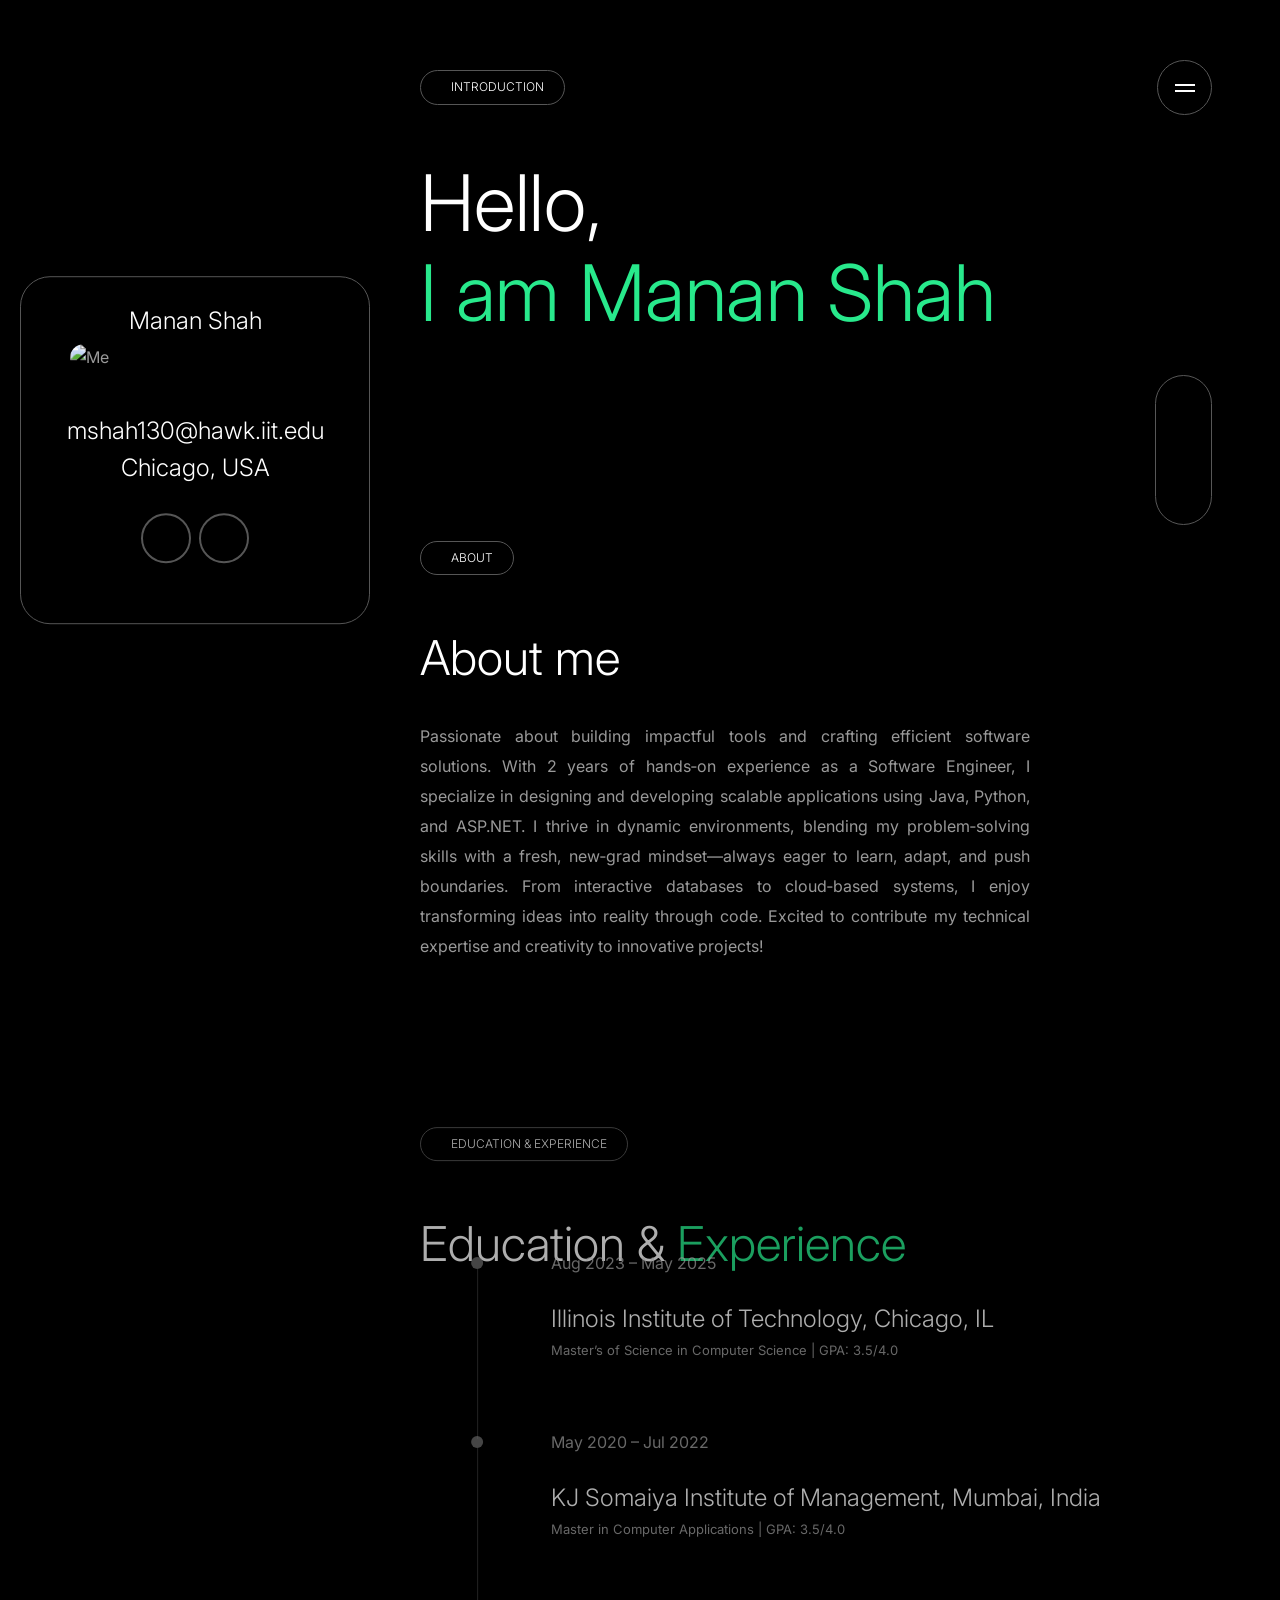
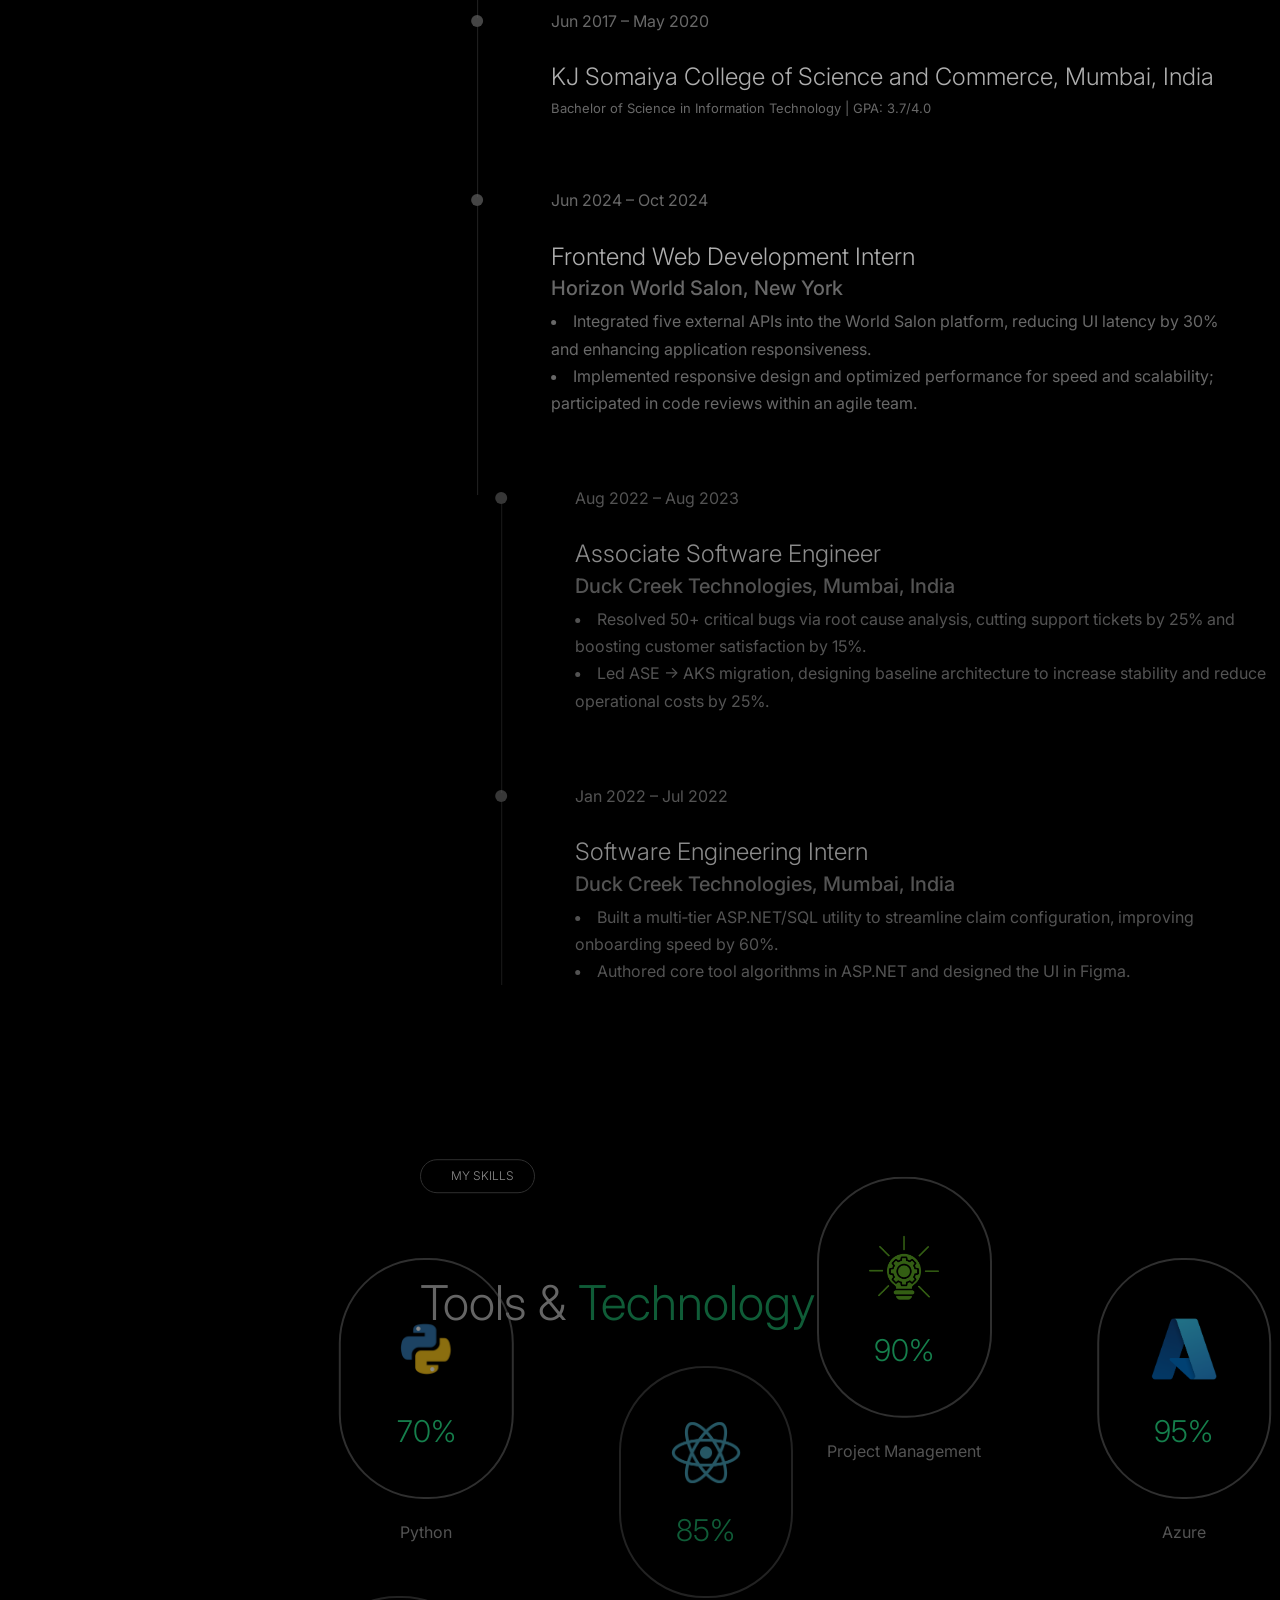
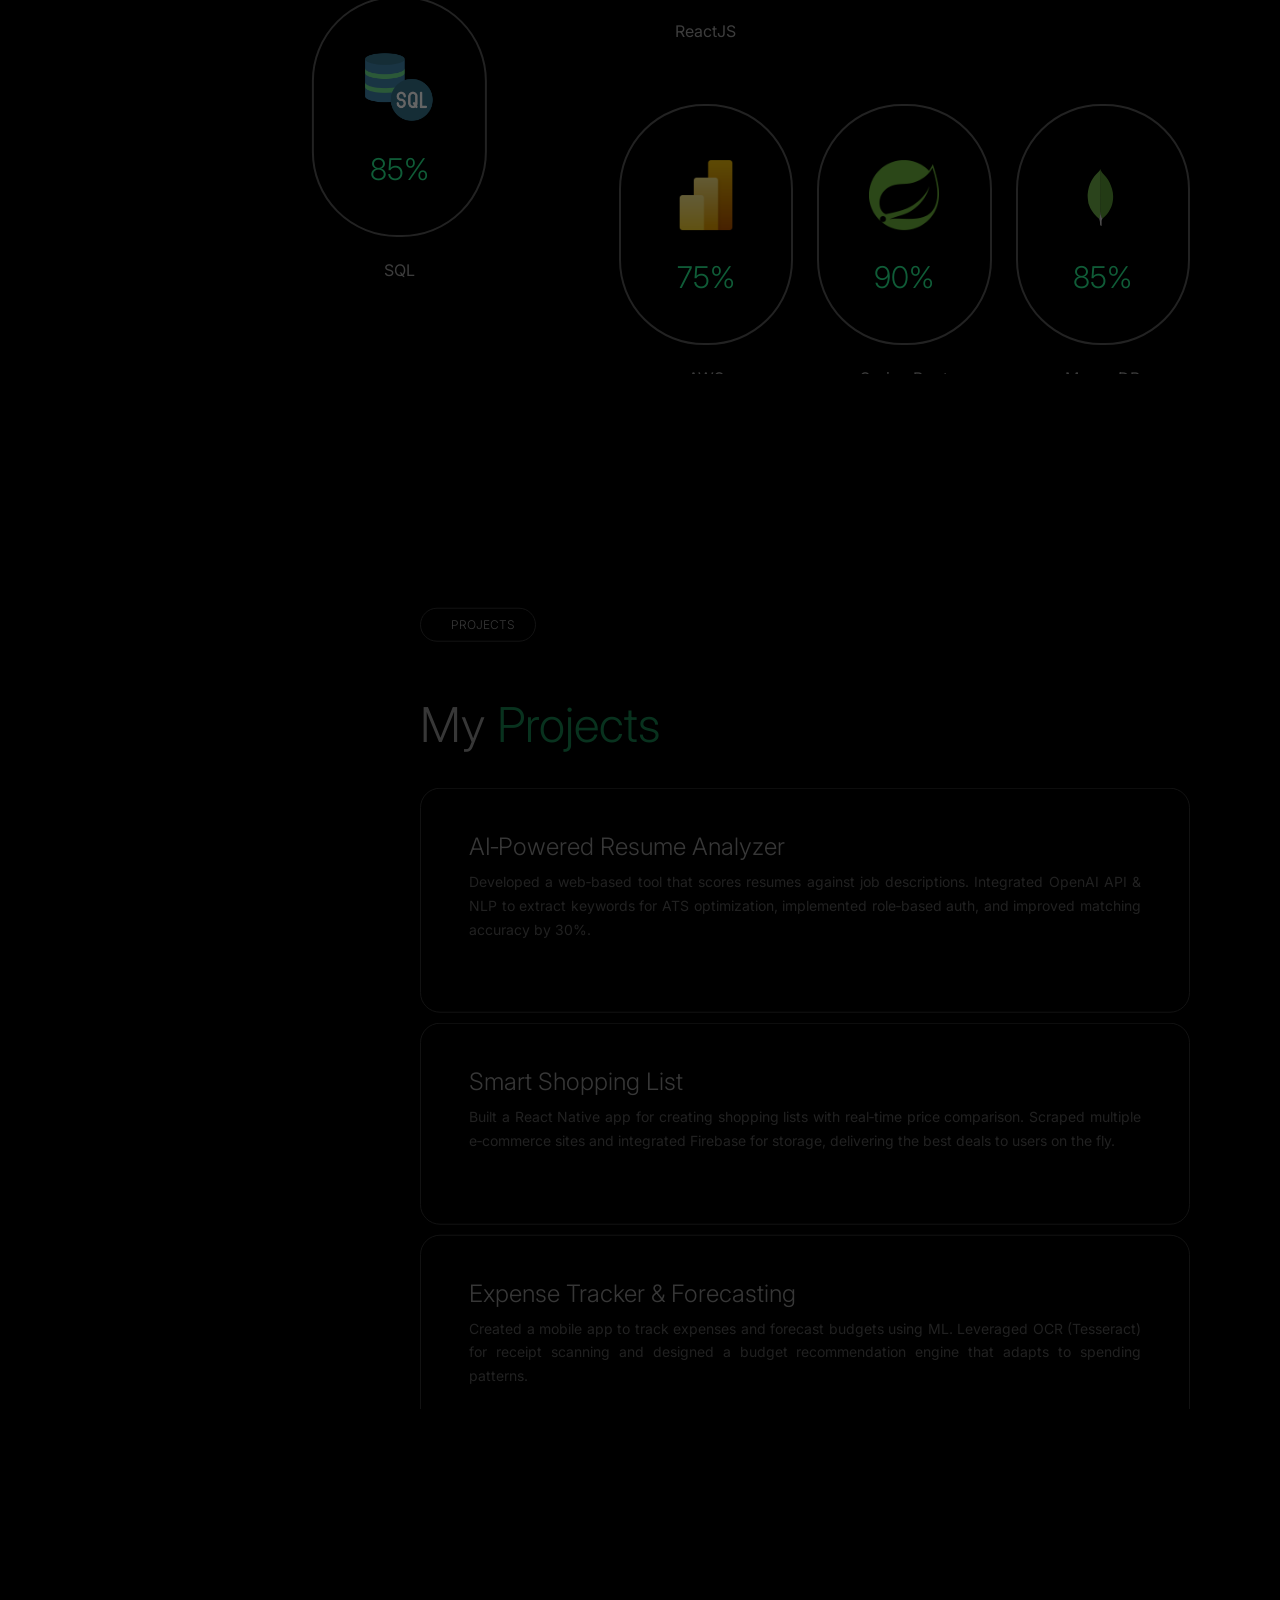
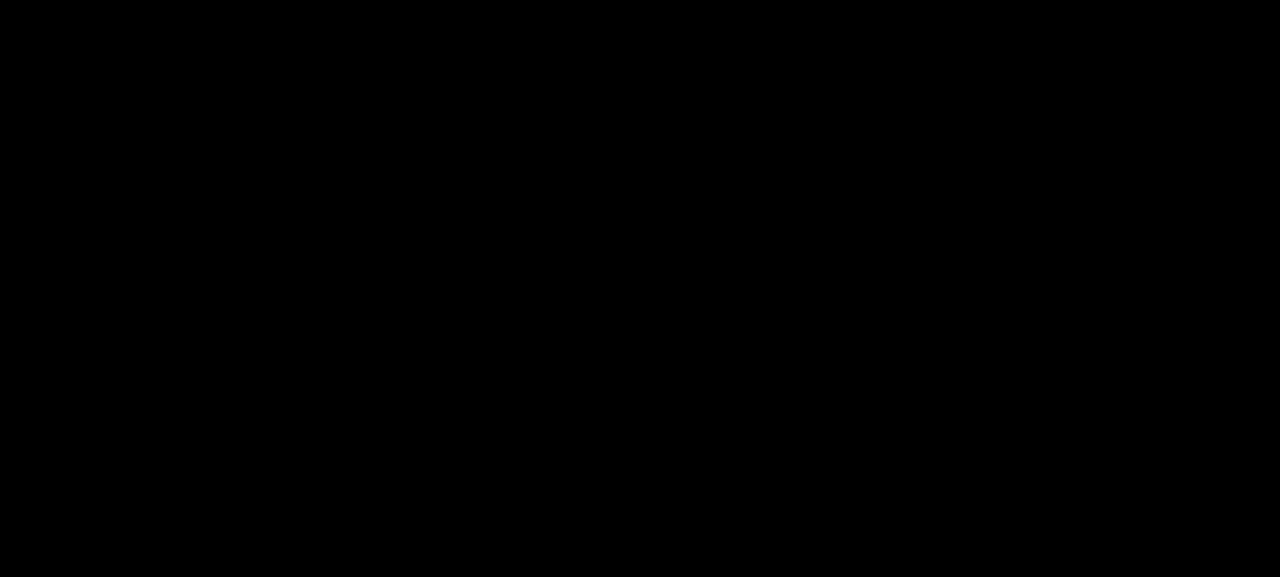
==== commit a935c058: "fixed few changes" ====
--- a/index.html
+++ b/index.html
@@ -5,7 +5,7 @@
     <meta charset="UTF-8">
     <meta http-equiv="X-UA-Compatible" content="IE=edge">
     <meta name="viewport" content="width=device-width, initial-scale=1.0">
-    <title>Manan Shah</title>
+    <title>Manan's Portfolio</title>
     <link rel="icon" type="image/x-icon" href="assets/images/ms.png">
 
     <!-- Font -->
@@ -148,12 +148,10 @@
             <div id="smooth-content">
 
                 <div class="left-sidebar">
-                    <div class="sidebar-header d-flex align-items-center justify-content-between">
-                        <img src="assets/images/favicon.png" width="150px" alt="Logo">
-                        <span class="designation">Manan Shah</span>
-                    </div>
-                    <img class="me" src="assets/images/me.jpg" alt="Me">
-                    <h2 class="email">Mananmu6@gmail.com</h2>
+                    <h2 class="designation">Manan Shah</h2>
+
+                    <img class="me" src="assets/images/Manan.jpg" alt="Me">
+                    <h2 class="email">mshah130@hawk.iit.edu</h2>
                     <h2 class="address">Chicago, USA</h2>
 
                     <ul class="social-profile d-flex align-items-center flex-wrap justify-content-center">
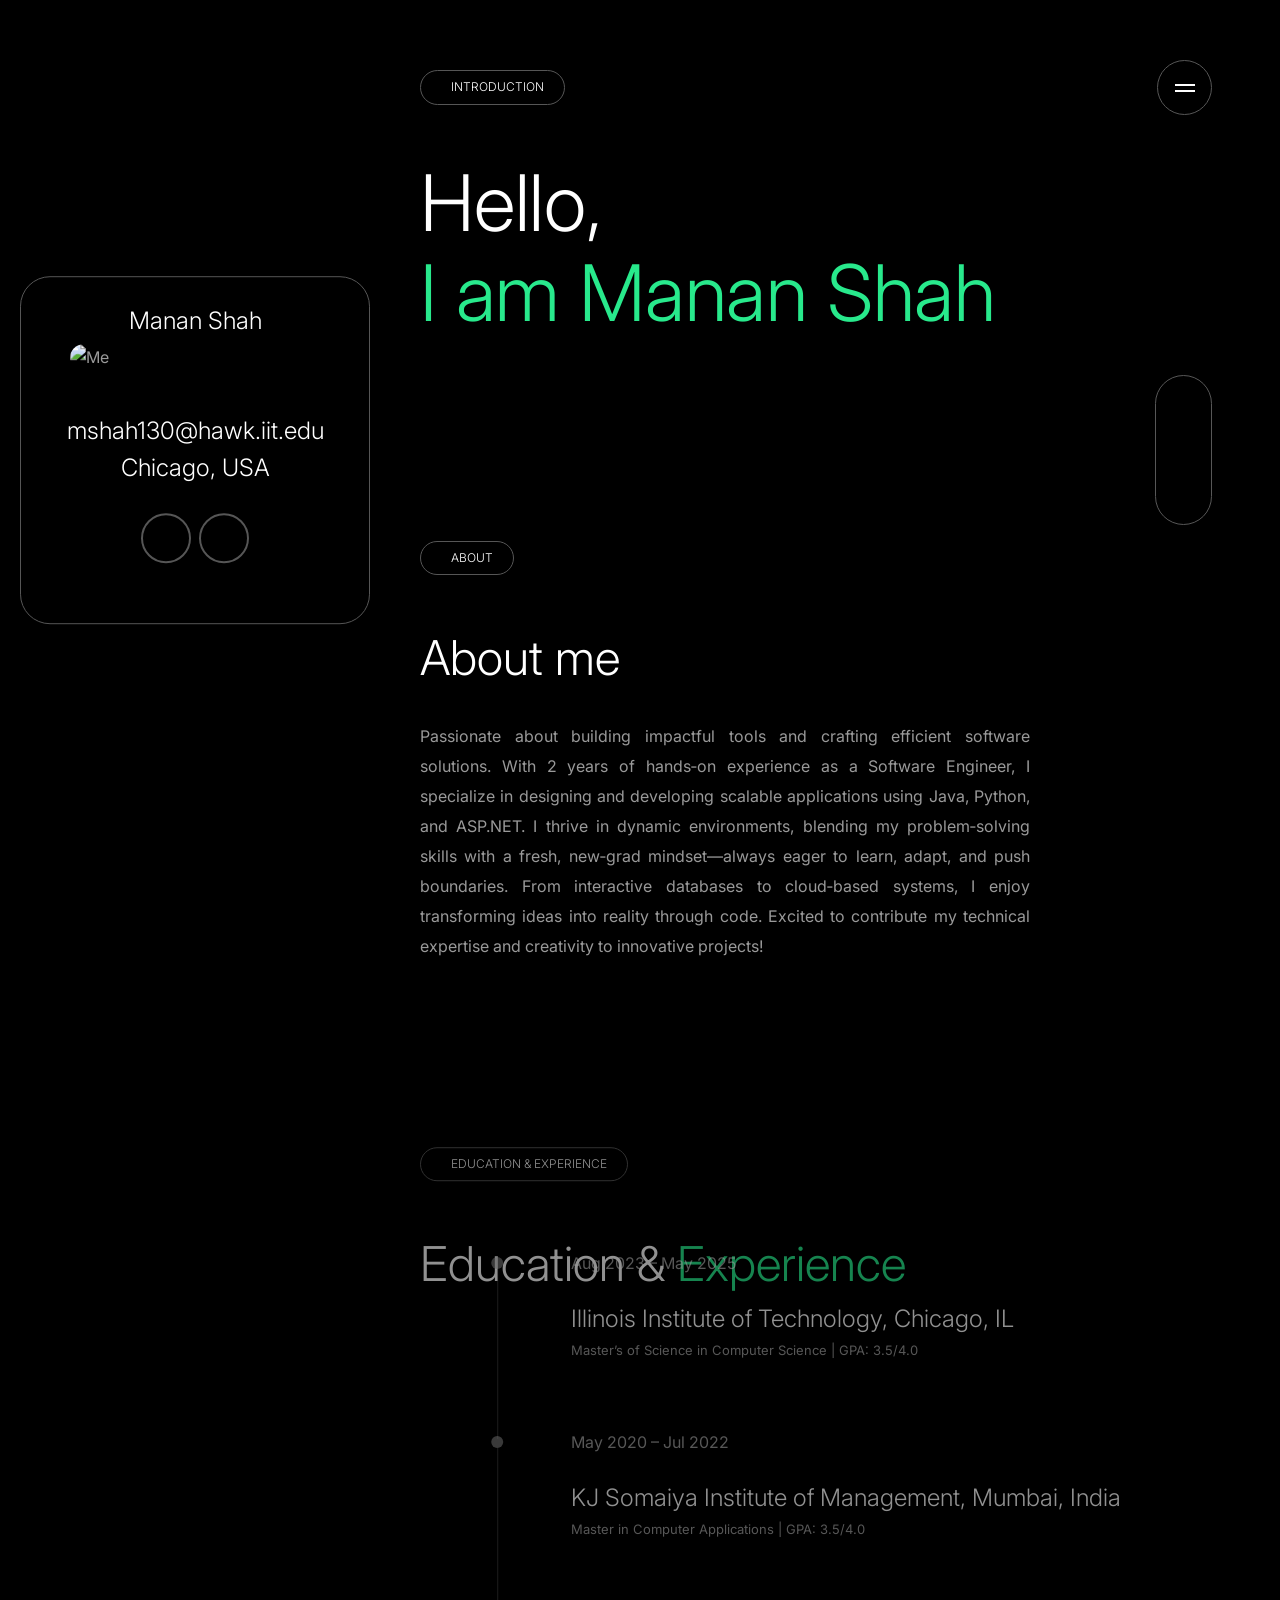
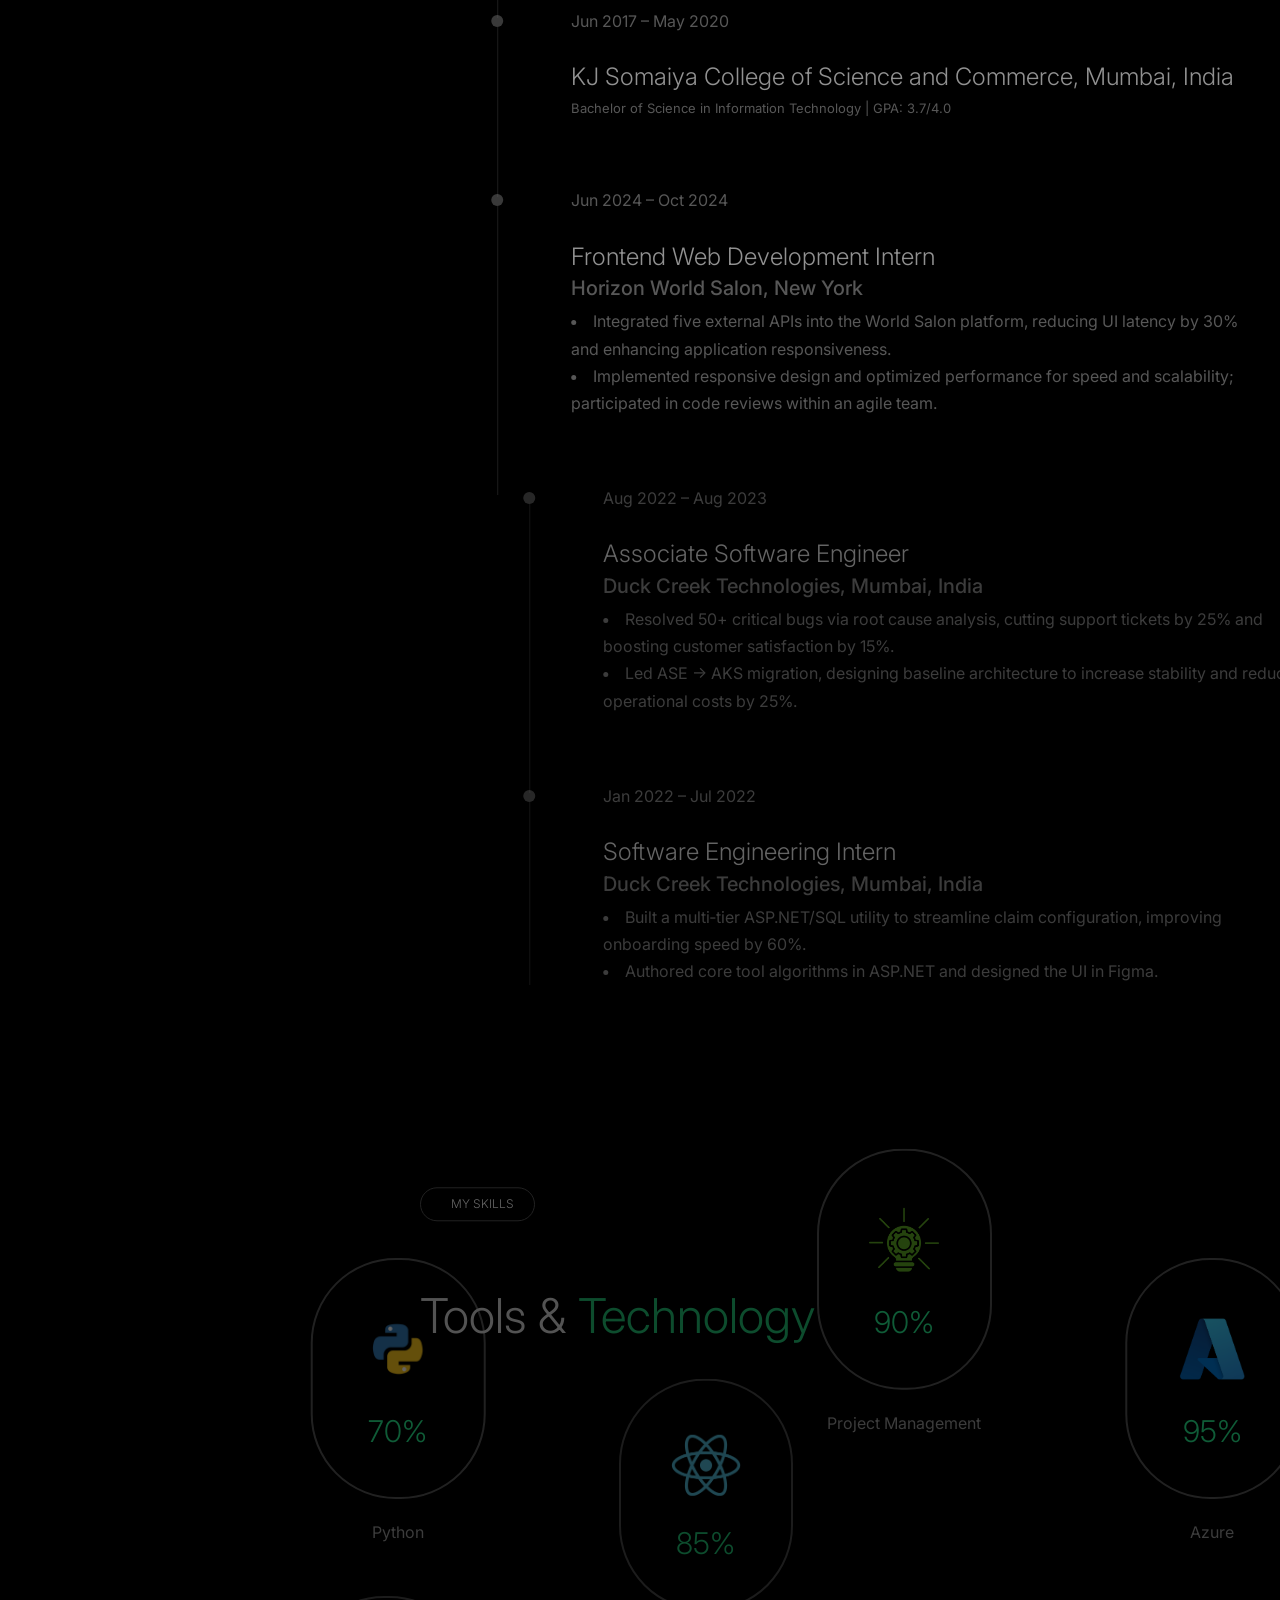
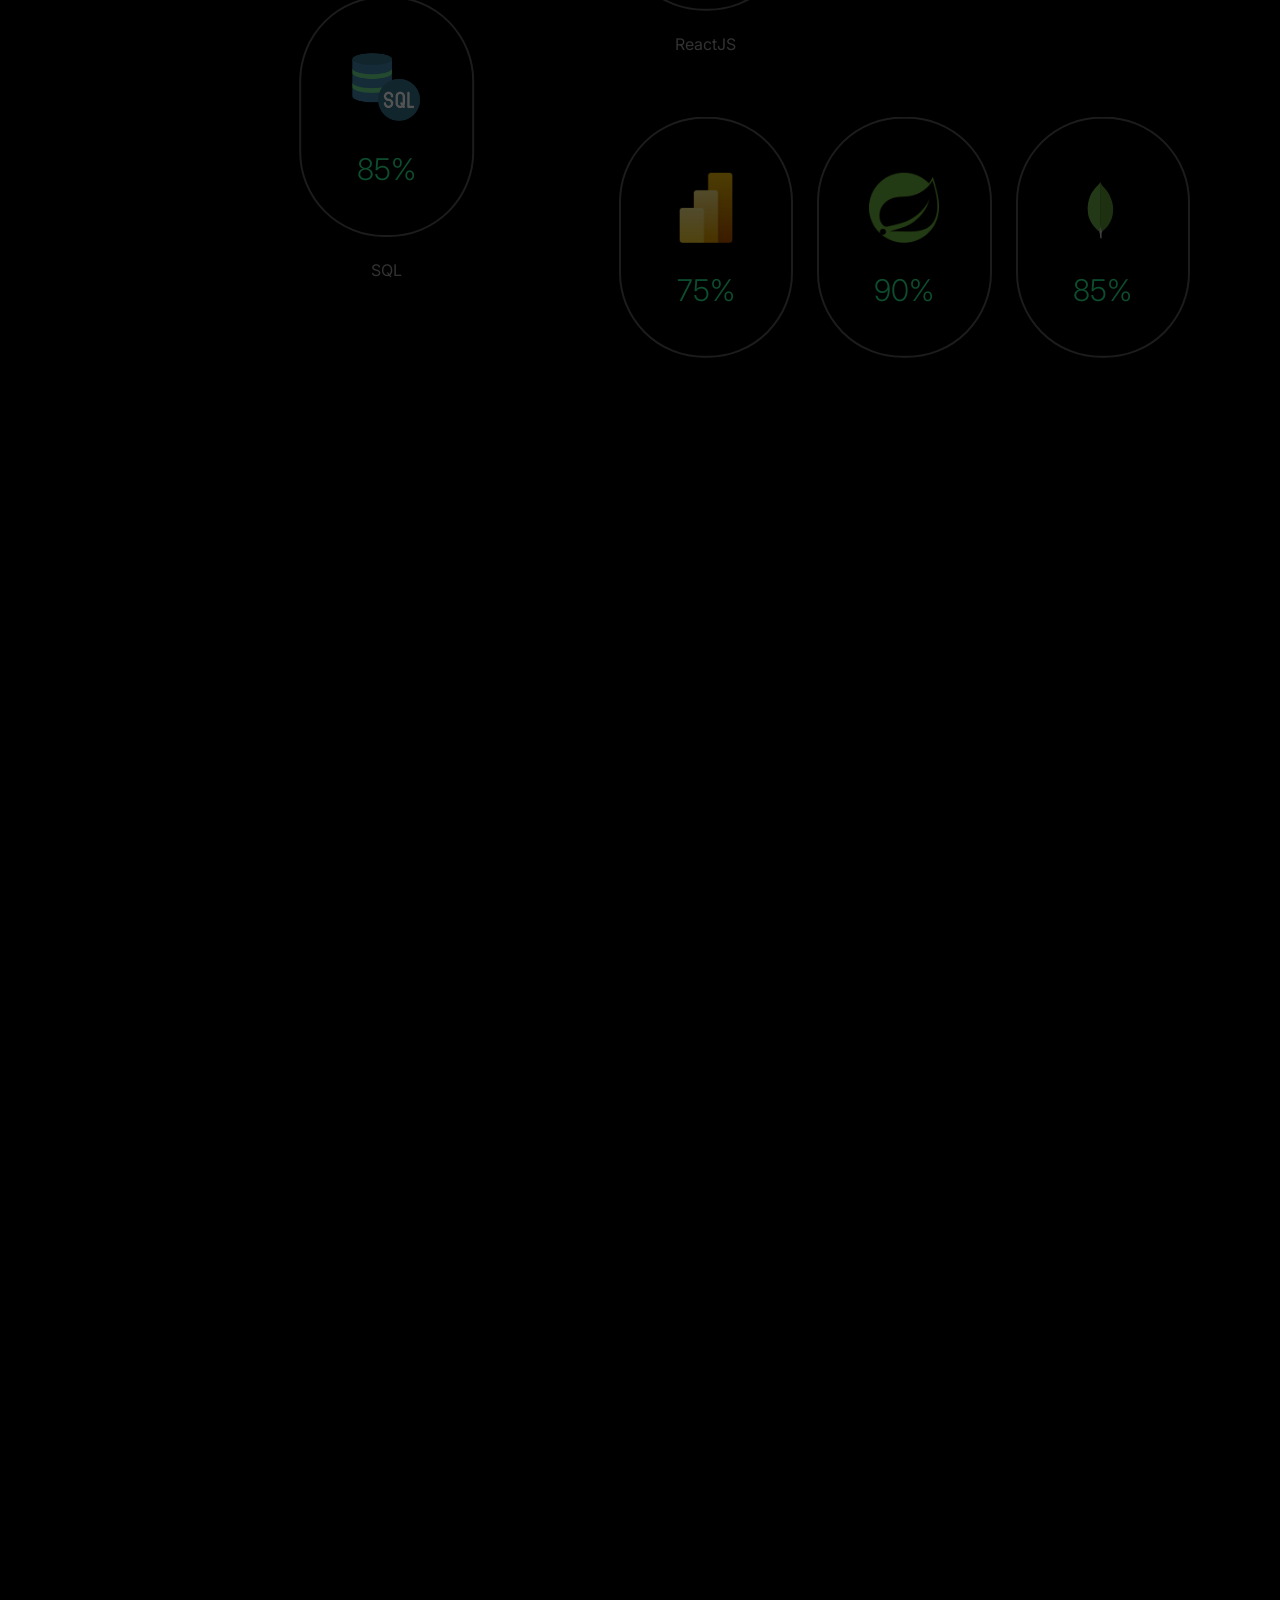
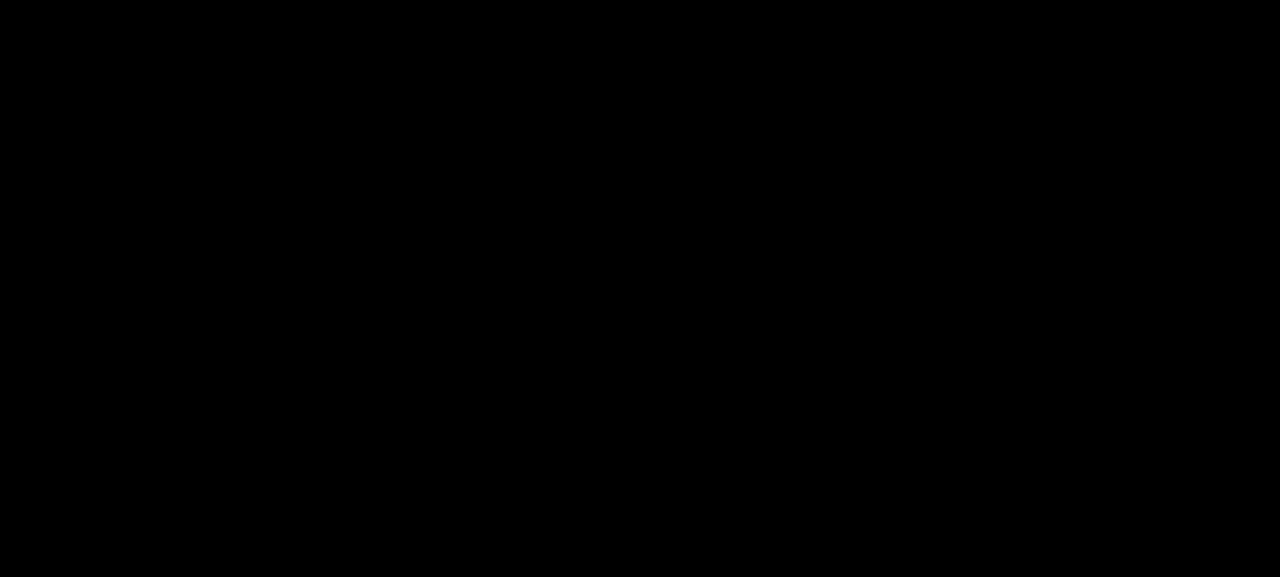
==== commit 0f3818ed: "fix" ====
--- a/index.html
+++ b/index.html
@@ -53,6 +53,7 @@
                     </a>
                 </li>
                 <li>
+                    
                     <a class="scroll-to" href="#about">
                         <i class="lar la-user"></i> <span>About</span>
                     </a>
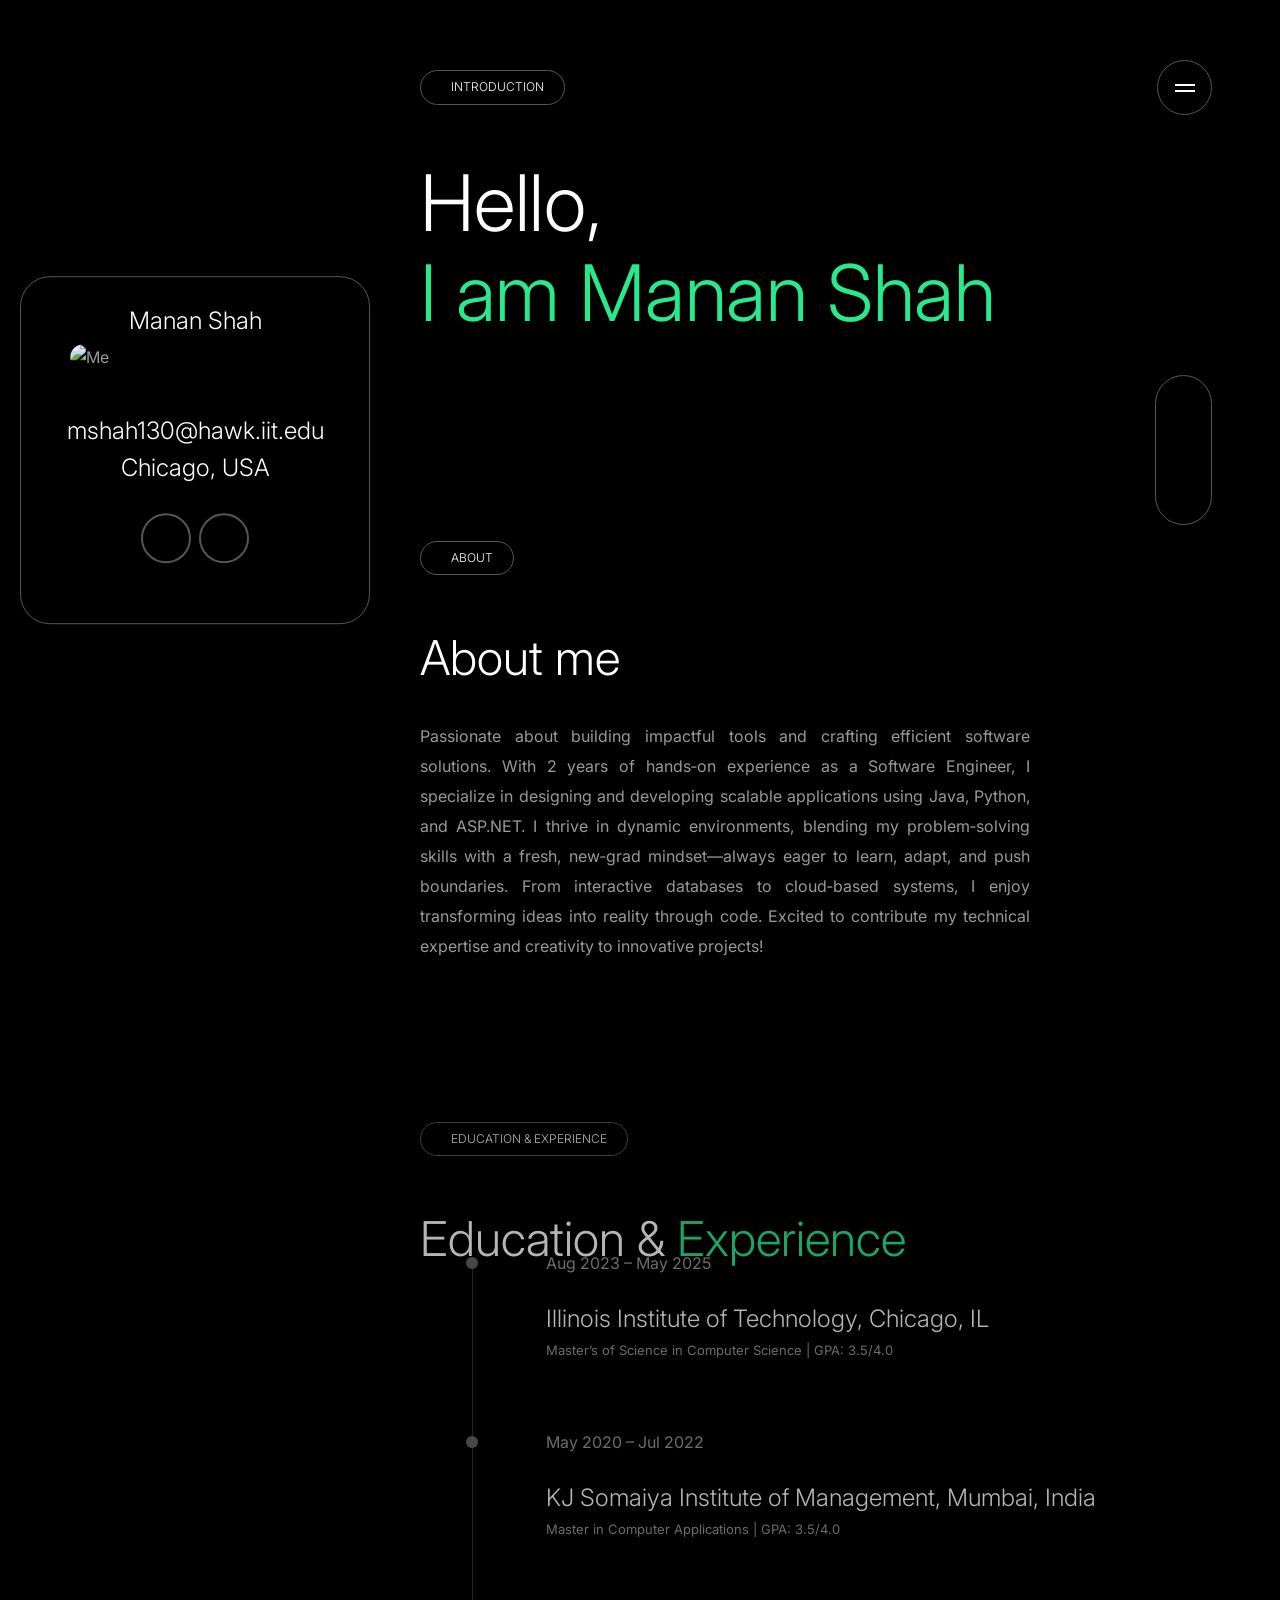
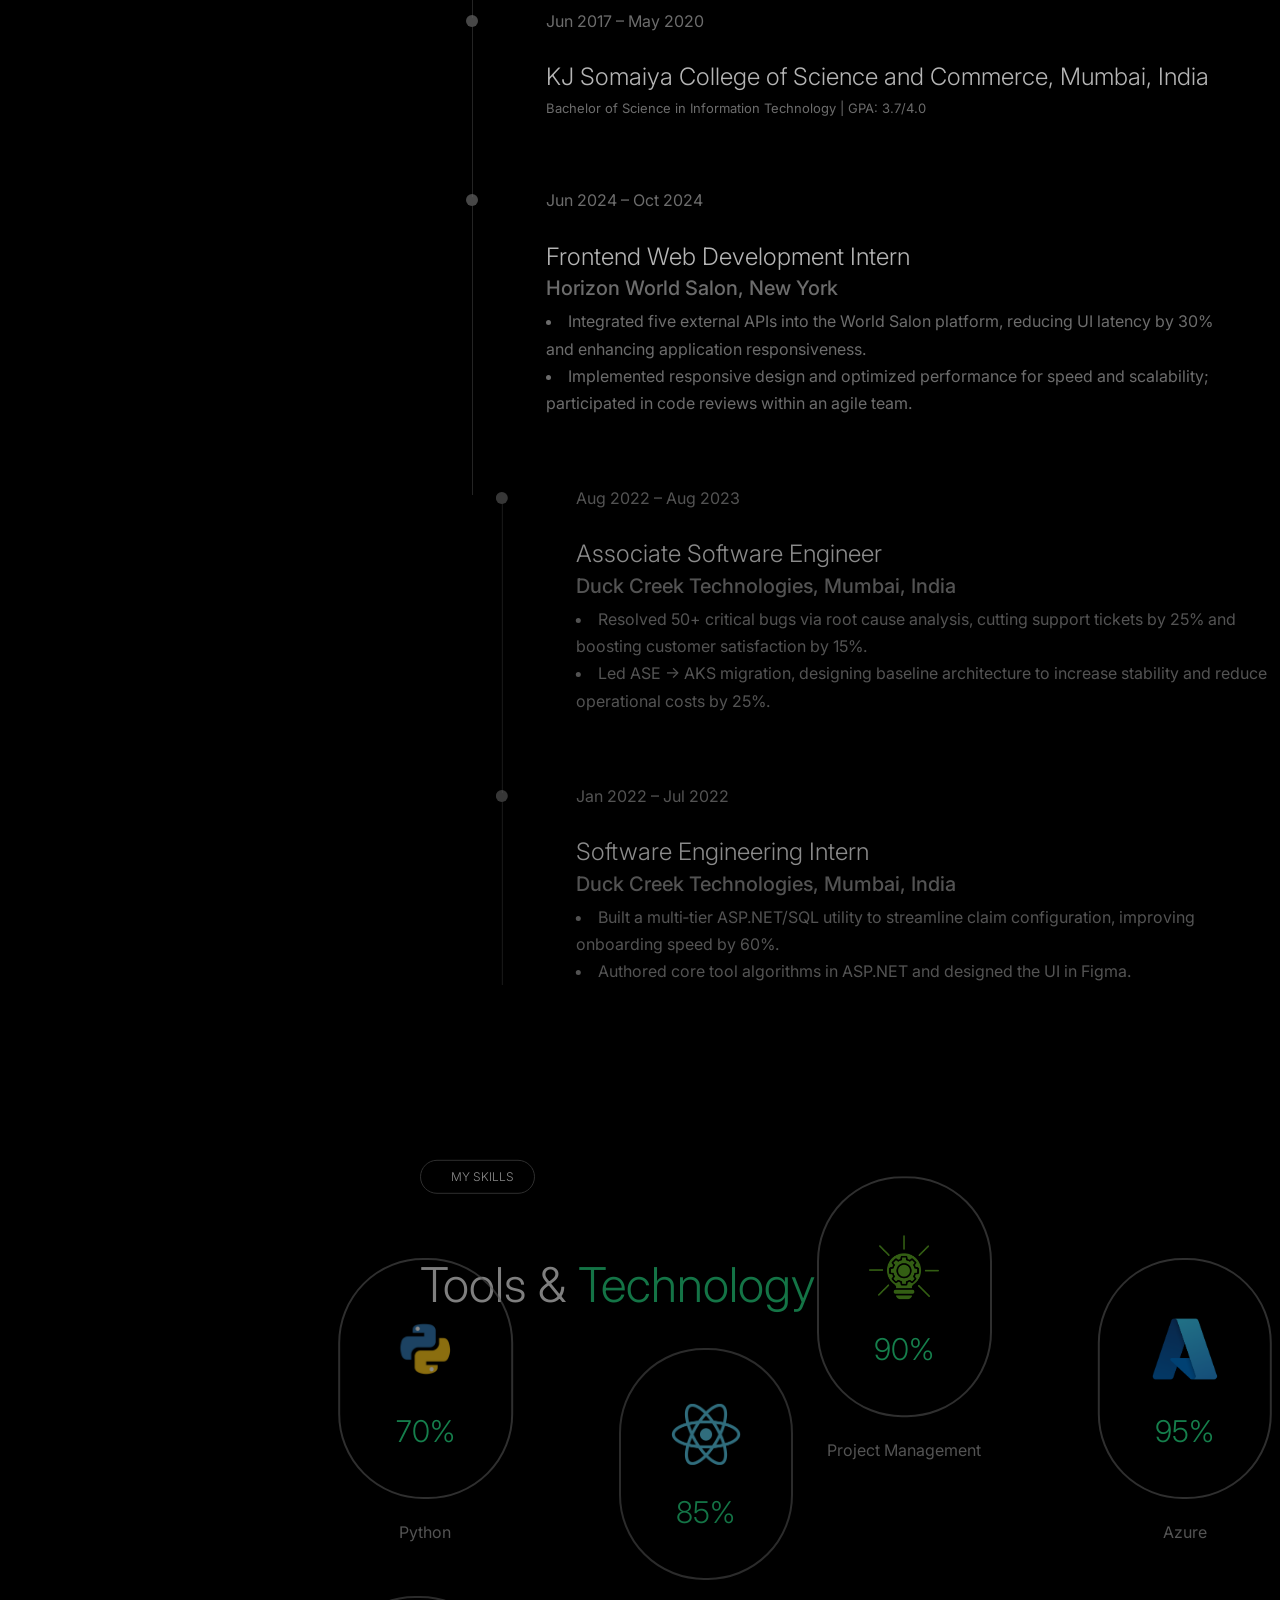
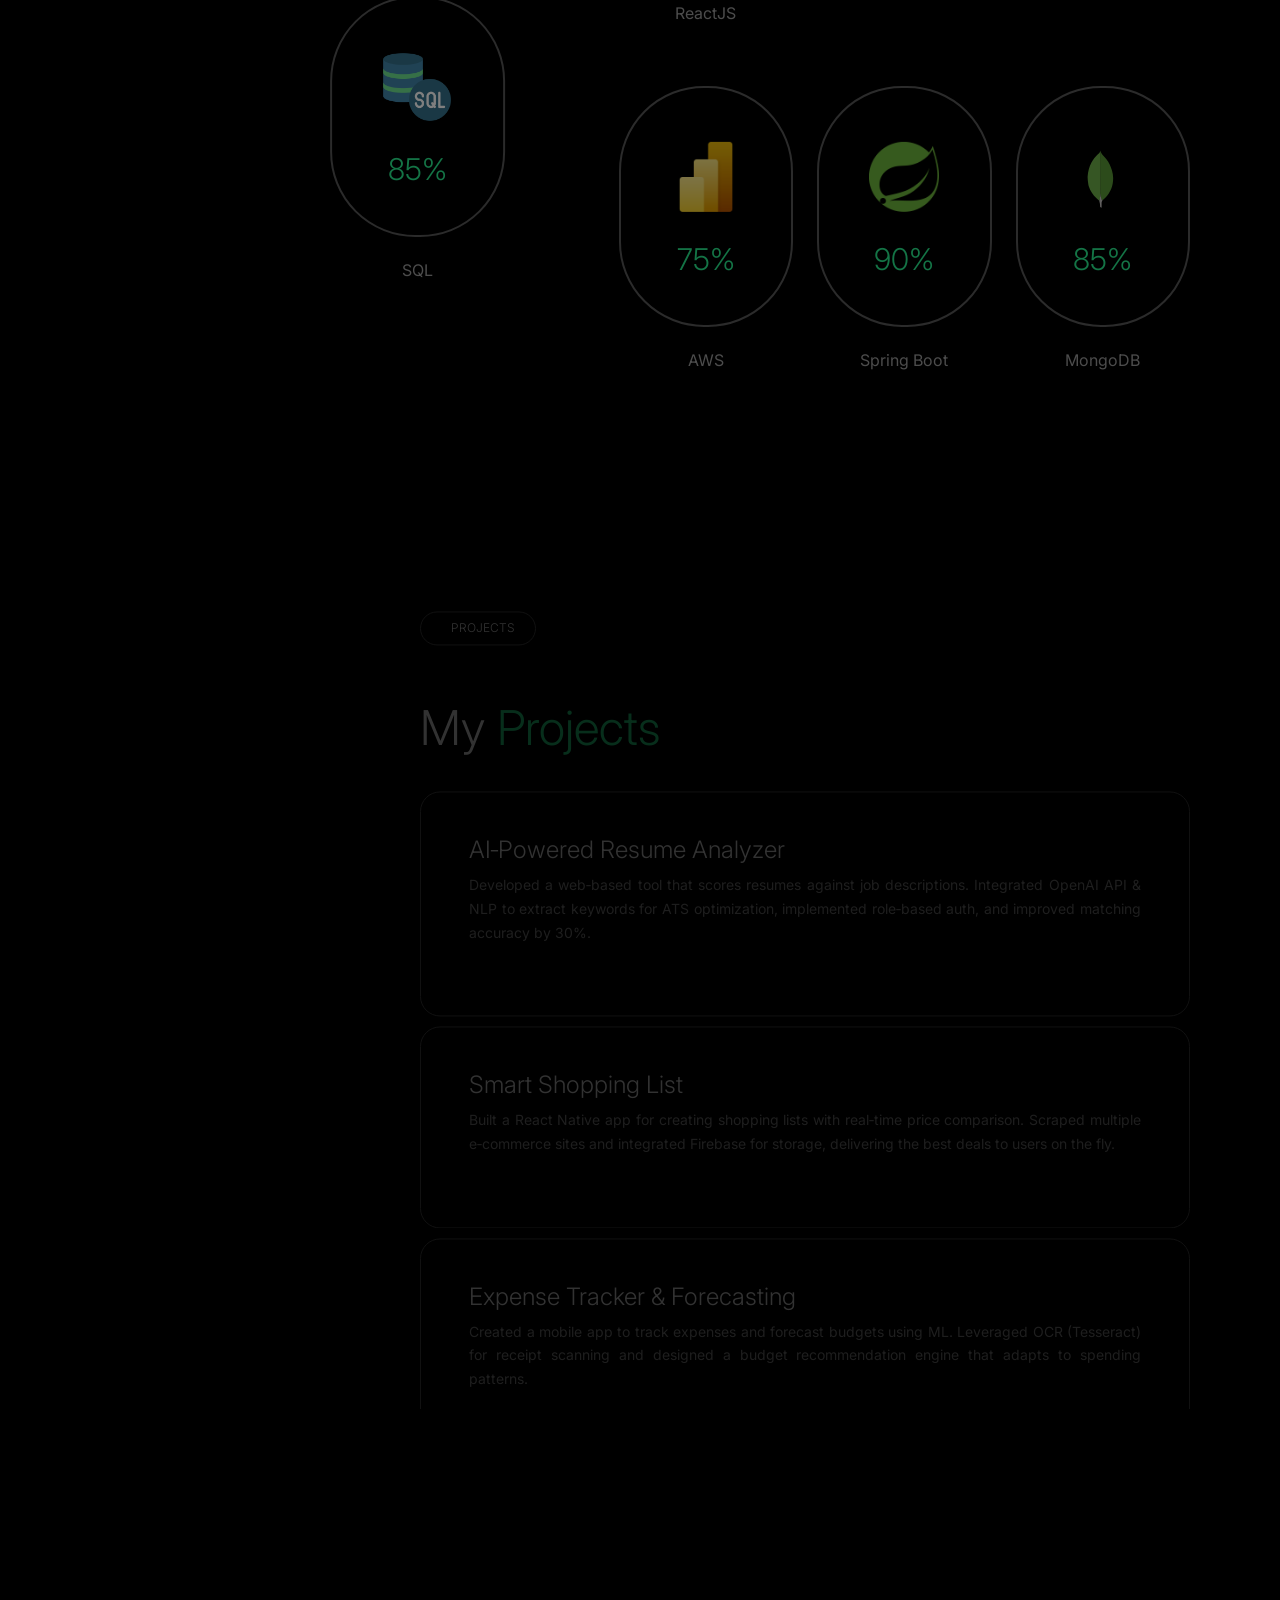
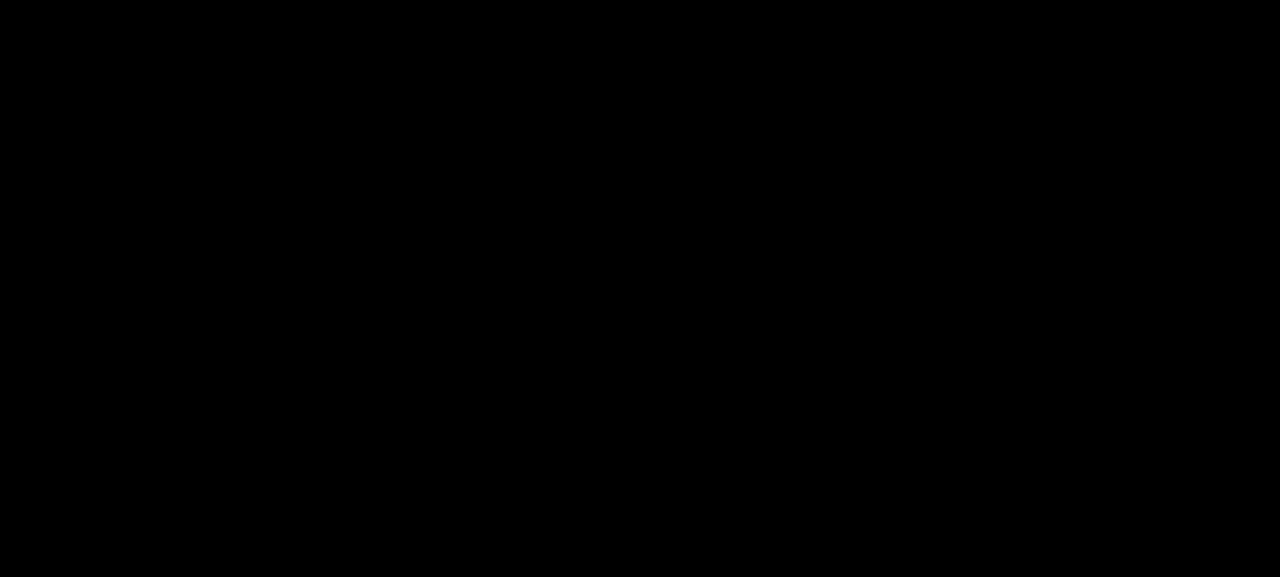
==== commit c4c4c206: "fixes" ====
--- a/index.html
+++ b/index.html
@@ -53,7 +53,7 @@
                     </a>
                 </li>
                 <li>
-                    
+
                     <a class="scroll-to" href="#about">
                         <i class="lar la-user"></i> <span>About</span>
                     </a>
@@ -144,6 +144,7 @@
        
     </div>
 
+    
     <main class="drake-main">
         <div id="smooth-wrapper">
             <div id="smooth-content">
